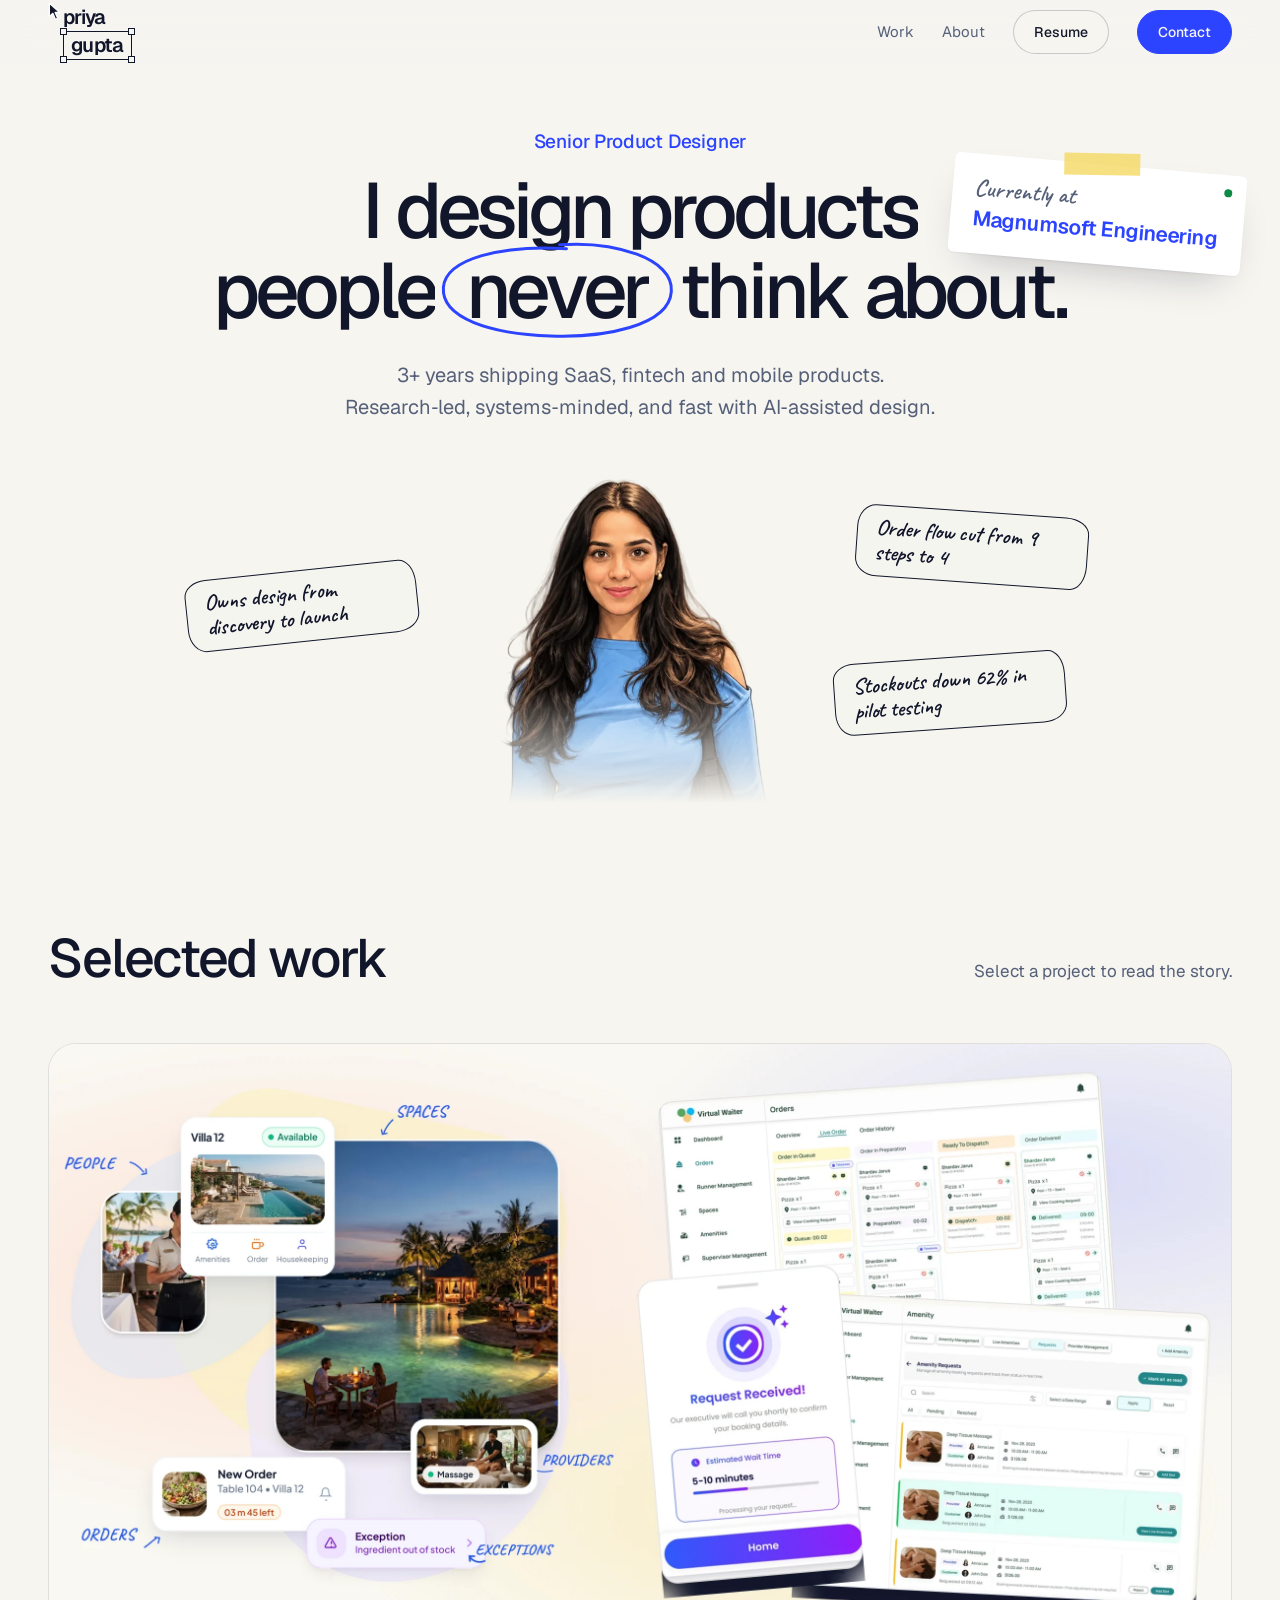
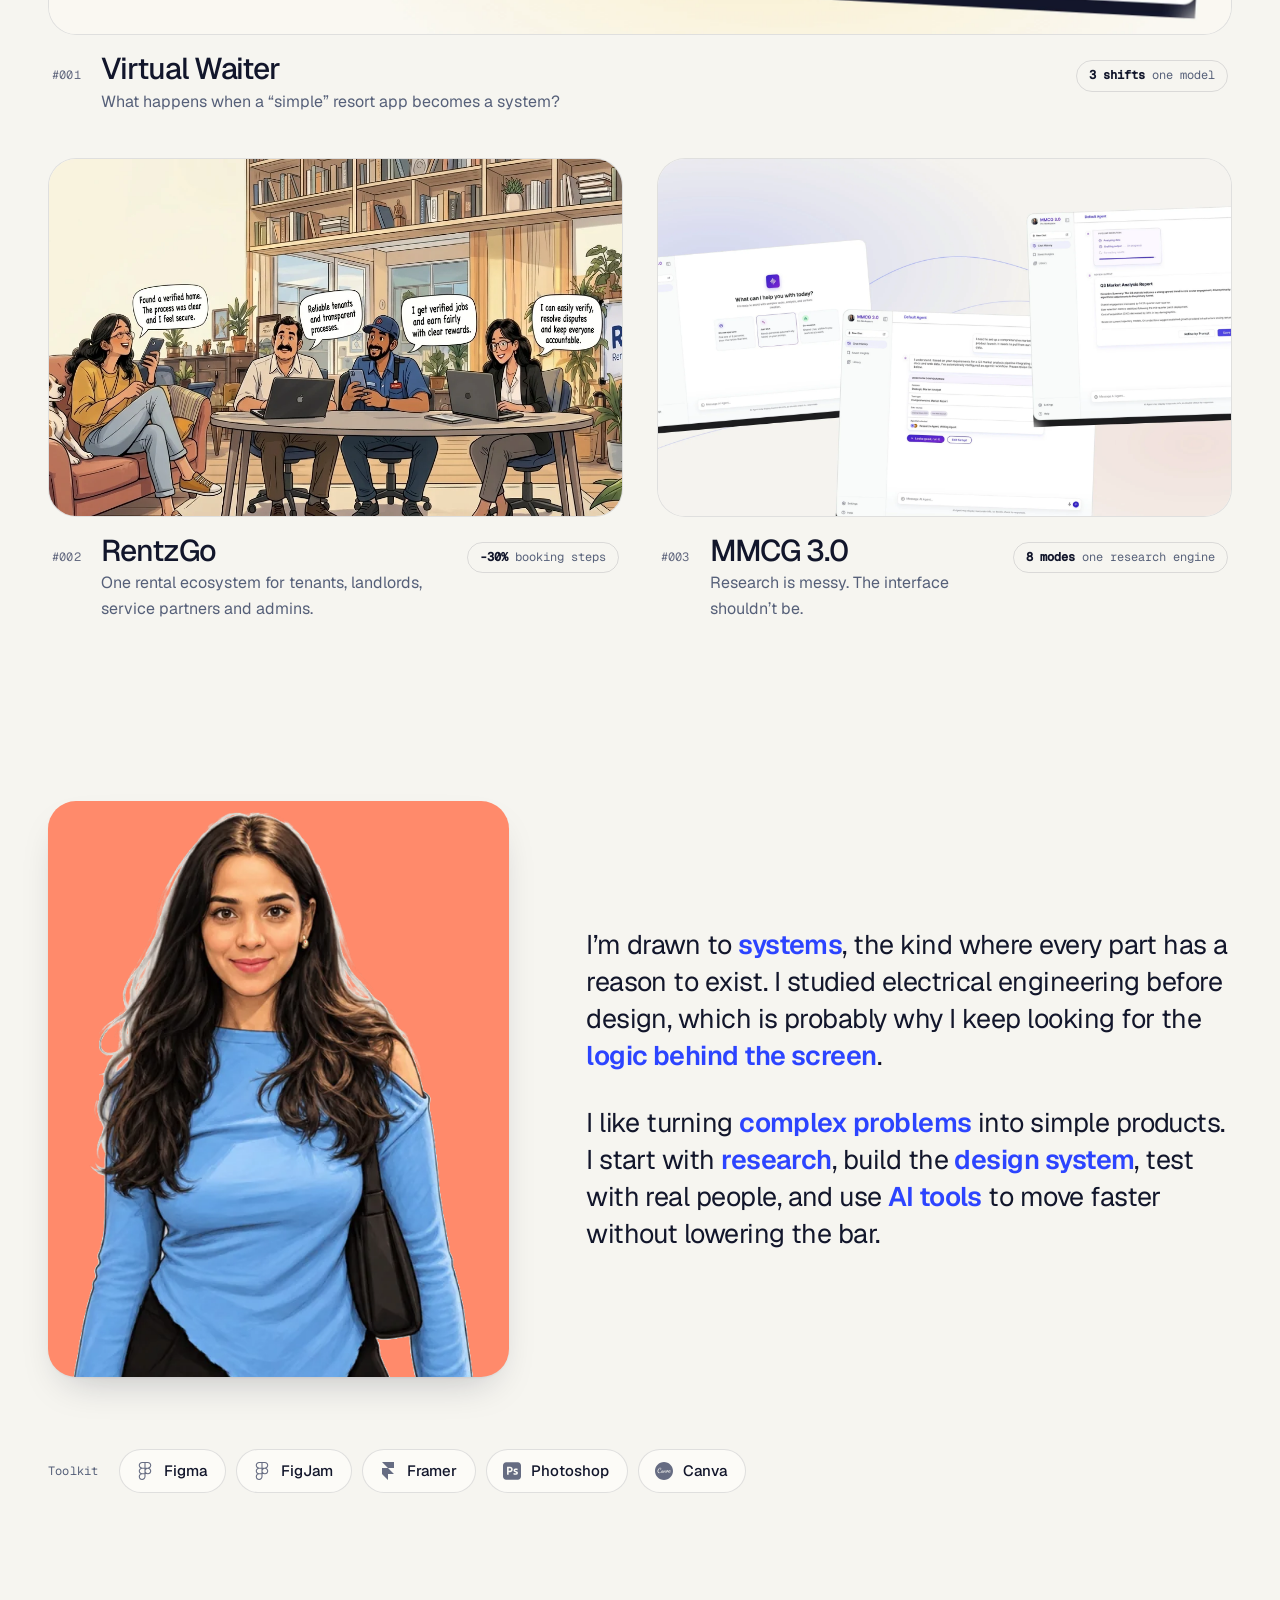
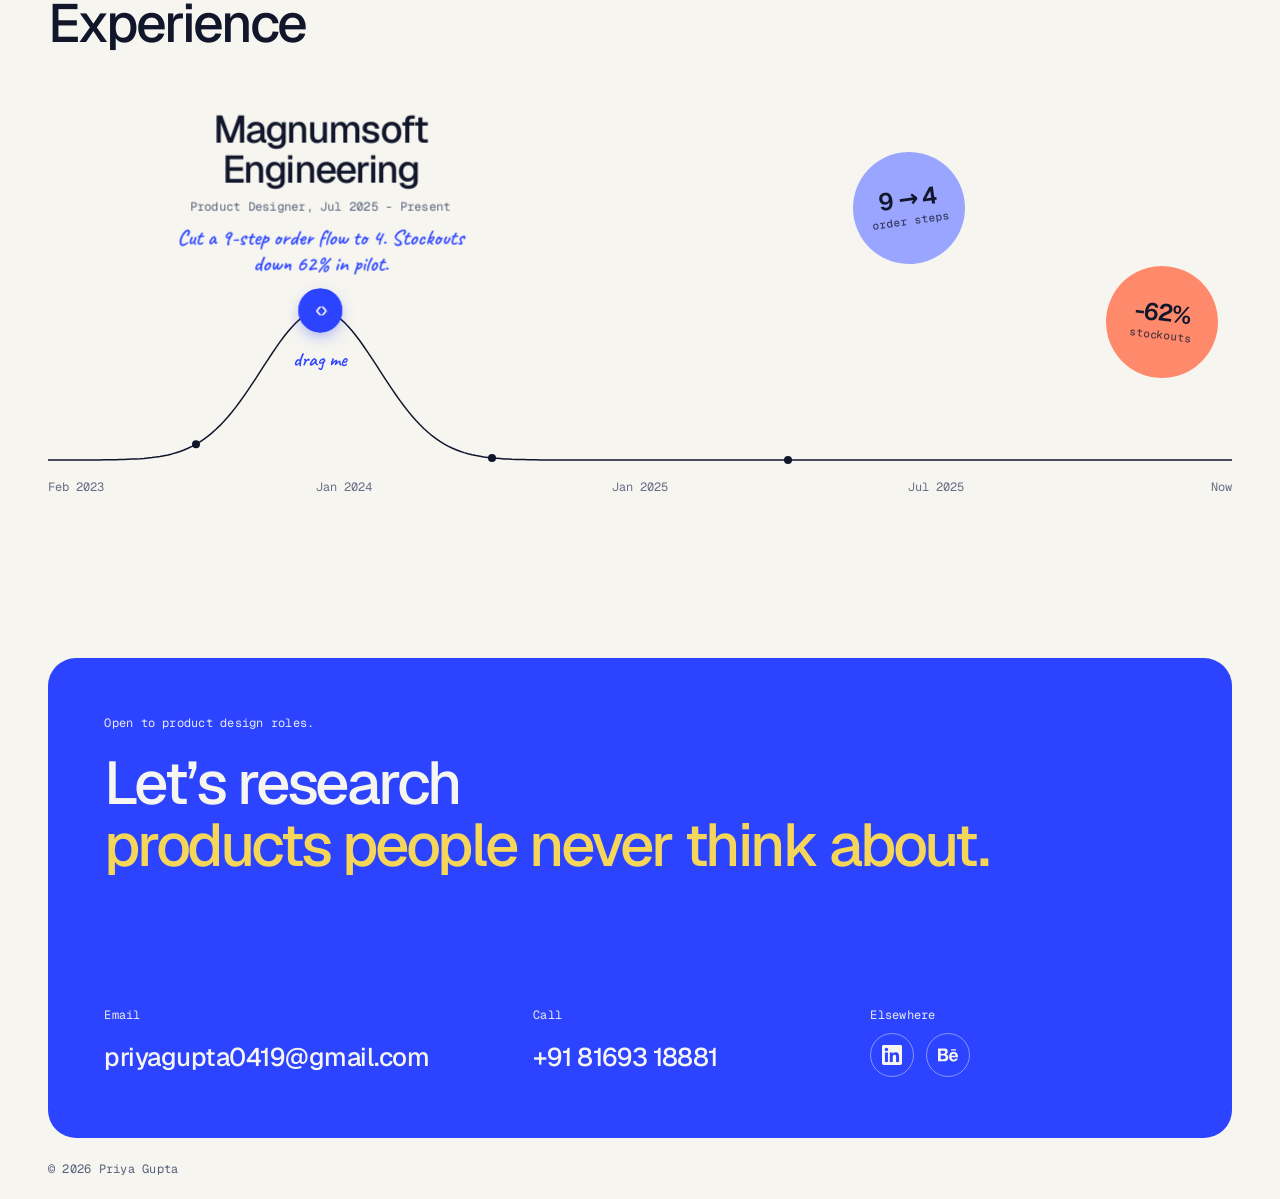
==== index.html @ f156a146 "Portfolio site: home, three case studies, deploy workflow" ====
<!doctype html>
<html lang="en">
<head>
<meta charset="utf-8">
<meta name="viewport" content="width=device-width, initial-scale=1">
<title>Priya Gupta | Senior Product Designer</title>
<meta name="description" content="Priya Gupta is a senior product designer working on SaaS, fintech and mobile products, with AI-native workflows and design systems.">
<meta name="theme-color" content="#f6f5f0">
<meta property="og:type" content="website">
<meta property="og:title" content="Priya Gupta | Senior Product Designer">
<meta property="og:description" content="Senior product designer working on SaaS, fintech and mobile products, with AI-native workflows and design systems.">
<link rel="icon" href="data:image/svg+xml,%3Csvg xmlns='http://www.w3.org/2000/svg' viewBox='0 0 32 32'%3E%3Crect width='32' height='32' rx='9' fill='%232c44ff'/%3E%3Ctext x='16' y='23' font-family='Arial' font-weight='700' font-size='20' text-anchor='middle' fill='%23f6f5f0'%3EP%3C/text%3E%3C/svg%3E">
<link rel="preload" href="assets/fonts/geist-latin.woff2" as="font" type="font/woff2" crossorigin>
<link rel="preload" href="assets/fonts/caveat-latin.woff2" as="font" type="font/woff2" crossorigin>
<link rel="stylesheet" href="css/fonts.css">
<link rel="stylesheet" href="css/style.css">
</head>
<body>
<a class="skip" href="#main">Skip to content</a>
<noscript><div class="nojs"><h1>Priya Gupta, Senior Product Designer</h1><p>3+ years shipping SaaS, fintech and mobile products. Research-led, systems-minded, and fast with AI-assisted design.</p><p><a href="mailto:priyagupta0419@gmail.com">priyagupta0419@gmail.com</a> &middot; <a href="assets/Priya_Gupta_Resume.pdf">Resume (PDF)</a> &middot; <a href="https://linkedin.com/in/priya-gupta-95589819b">LinkedIn</a> &middot; <a href="https://behance.net/priyagupta152">Behance</a></p></div></noscript>
<nav id="nav" aria-label="Main"></nav>
<main id="main">
<section class="hero" id="hero" aria-label="Introduction"></section>
<section id="work"><div class="wrap">
  <div class="work-head"><h2 id="work-title"></h2><p class="muted" id="work-hint"></p></div>
  <div class="pgrid" id="deck"></div>
</div></section>
<section id="about"></section>
<section id="exp" style="padding-top:0"></section>
</main>
<footer id="footer"></footer>
<script src="js/content.js"></script>
<script src="js/icons.js"></script>
<script src="js/main.js"></script>
<script src="js/home.js"></script>
<script src="js/timeline.js"></script>
<script src="js/grid.js"></script>
<script src="js/fx.js"></script>
<script src="js/cursor-label.js"></script>
</body>
</html>
---- css/fonts.css ----
/* Self-hosted fonts (SIL Open Font License). Latin subset, variable weights. */
@font-face { font-family: "Geist"; font-style: normal; font-weight: 400 600; font-display: swap; src: url("../assets/fonts/geist-latin.woff2") format("woff2"); }
@font-face { font-family: "Geist Mono"; font-style: normal; font-weight: 400 500; font-display: swap; src: url("../assets/fonts/geist-mono-latin.woff2") format("woff2"); }
@font-face { font-family: "Caveat"; font-style: normal; font-weight: 600; font-display: swap; src: url("../assets/fonts/caveat-latin.woff2") format("woff2"); }
---- css/style.css ----
/* Tokens. One brand colour (--accent), four project tints, one radius system:
   pills are fully round, cards and images use --r. Palette options A/B/C override tokens below. */
:root {
  --bg: #f6f5f0;
  --surface: #fcfbf7;
  --ink: #12162b;
  --ink-rgb: 18 22 43;
  --muted: #566079;
  --faint: #666c82;
  --line: rgb(var(--ink-rgb) / .12);
  --accent: #2c44ff;
  --on-accent: #f6f5f0;
  --on-ink: #f6f5f0;
  --live: #0f8a45;
  --c-coral: #ff8a6b;
  --c-mint: #7fd8a9;
  --c-butter: #f5d658;
  --c-periwinkle: #9aa5ff;

  /* palette-controlled roles */
  --hero-bg: transparent;
  --hero-tone: var(--accent);
  --ph-a: 22%;
  --ph-b: 34%;
  --foot-bg: transparent;
  --foot-ink: var(--ink);
  --foot-muted: var(--muted);
  --foot-hover: var(--accent);

  --sans: "Geist", system-ui, -apple-system, sans-serif;
  --mono: "Geist Mono", ui-monospace, monospace;
  --r: 14px;
  --r-lg: 28px;
  --ease: cubic-bezier(.22, 1, .36, 1);
  --ease-io: cubic-bezier(.77, 0, .175, 1);
  --edge: clamp(20px, 4vw, 48px);
  --max: 1376px; /* 1280px of content plus the side padding */
  --shadow: 0 1px 2px rgb(var(--ink-rgb) / .05), 0 18px 40px -18px rgb(var(--ink-rgb) / .28);
  color-scheme: light;
}

* { box-sizing: border-box; margin: 0; }
html { scroll-behavior: smooth; overflow-x: clip; -webkit-tap-highlight-color: transparent; -webkit-text-size-adjust: 100%; }
body { background: var(--bg); color: var(--ink); font: 400 17px/1.6 var(--sans); font-feature-settings: "kern" 1; text-rendering: optimizeLegibility; -webkit-font-smoothing: antialiased; overflow-x: clip; }
button, a, [role="button"] { touch-action: manipulation; }
.btn, .float { user-select: none; -webkit-user-select: none; -webkit-touch-callout: none; }
p, .about-text, .note, .step p { text-wrap: pretty; }
h1, h2, h3 { hyphens: none; }
a { color: inherit; }
img { display: block; max-width: 100%; }
::selection { background: var(--accent); color: var(--on-accent); }
:focus-visible { outline: 2px solid var(--accent); outline-offset: 3px; border-radius: 4px; }
.sr { position: absolute; width: 1px; height: 1px; overflow: hidden; clip: rect(0 0 0 0); white-space: nowrap; }
.nojs { max-width: 640px; margin: 15vh auto; padding: 0 24px; }
.nojs h1 { font-size: 40px; margin-bottom: 16px; }
.nojs p { margin-top: 12px; }
.skip { position: absolute; left: 12px; top: -64px; z-index: 100; background: var(--ink); color: var(--bg); padding: 10px 16px; border-radius: 99px; text-decoration: none; font-size: 14px; }
.skip:focus { top: 12px; }
.wrap { padding-inline: var(--edge); max-width: var(--max); margin-inline: auto; }
.mono { font-family: var(--mono); font-size: 12px; letter-spacing: .02em; color: var(--muted); }
section, footer { scroll-margin-top: 64px; }
section { padding-block: clamp(72px, 10vw, 144px); }
h1, h2, h3 { font-weight: 500; letter-spacing: -.035em; line-height: 1.04; text-wrap: balance; overflow-wrap: anywhere; }
h2 { font-size: clamp(30px, 4.2vw, 56px); }
.muted { color: var(--muted); }

/* buttons */
.btn { display: inline-flex; align-items: center; gap: 8px; height: 46px; padding-inline: 22px; border-radius: 99px; font: 500 15px var(--sans); text-decoration: none; border: 1px solid rgb(var(--ink-rgb) / .2); background: transparent; color: var(--ink); cursor: pointer; transition: transform .3s var(--ease), background .3s, color .3s; }
@media (hover: hover) and (pointer: fine) {
  .btn:hover { transform: translateY(-2px); background: var(--surface); }
}
.btn.solid { background: var(--accent); color: var(--on-accent); border-color: var(--accent); }
@media (hover: hover) and (pointer: fine) {
  .btn.solid:hover { background: var(--accent); filter: brightness(1.08); }
}
.btn:active { transform: scale(.98); }
.link { text-decoration: none; background: linear-gradient(currentColor, currentColor) 0 100% / 100% 1px no-repeat; transition: background-size .35s var(--ease), color .2s; padding-bottom: 2px; }
@media (hover: hover) and (pointer: fine) {
  .link:hover { background-size: 0 1px; background-position: 100% 100%; }
}

/* nav */
nav { position: sticky; top: 0; z-index: 20; background: color-mix(in srgb, var(--bg) 82%, transparent); backdrop-filter: blur(14px); -webkit-backdrop-filter: blur(14px); }
nav .wrap { display: flex; justify-content: space-between; align-items: center; height: 64px; }
nav ul { display: flex; align-items: center; gap: 28px; list-style: none; padding: 0; font-size: 15px; }
nav ul a { text-decoration: none; color: var(--muted); transition: color .2s; }
@media (hover: hover) and (pointer: fine) {
  nav ul a:hover { color: var(--ink); }
}
nav ul a[aria-current] { color: var(--accent); }
nav ul a.btn { color: var(--ink); height: 44px; padding-inline: 20px; font-size: 14px; }
nav ul a.btn.solid { color: var(--on-accent); }

/* nav: two small playful reveals, desktop hover only */
.brand { position: relative; }
nav .logo { position: relative; display: inline-flex; flex-direction: column; align-items: flex-start; gap: 4px; padding: 5px 6px 3px 15px; font-weight: 700; font-size: 20px; line-height: 1; letter-spacing: -.035em; text-decoration: none; }
.logo .cur { position: absolute; left: 0; top: 0; width: 14px; height: 19px; color: var(--ink); transition: transform .25s var(--ease); }
.logo .l2 { position: relative; display: inline-block; padding: 4px 8px 5px; margin-left: 0; }
.logo .fr { position: absolute; inset: 0; border: 1px solid var(--ink); transition: transform .25s var(--ease); pointer-events: none; }
.fr b { position: absolute; width: 7px; height: 7px; background: var(--bg); border: 1px solid var(--ink); }
.fr b:nth-child(1) { left: -4px; top: -4px; } .fr b:nth-child(2) { right: -4px; top: -4px; }
.fr b:nth-child(3) { left: -4px; bottom: -4px; } .fr b:nth-child(4) { right: -4px; bottom: -4px; }
.meet { position: absolute; left: 0; top: calc(100% + 6px); display: flex; align-items: center; gap: 10px; padding: 8px 18px 8px 8px; background: var(--surface); border: 1px solid var(--line); border-radius: 99px; box-shadow: var(--shadow); white-space: nowrap; text-decoration: none; font-size: 14px; font-weight: 500; line-height: 1.25; opacity: 0; visibility: hidden; transform: translateY(-6px) scale(.97); transform-origin: left top; transition: opacity .15s var(--ease), transform .2s var(--ease), visibility 0s .2s; }
.meet::before { content: ""; position: absolute; left: 0; right: 0; top: -14px; height: 14px; }
.meet small { display: block; font-weight: 400; font-size: 12px; color: var(--muted); }
.meet img { width: 34px; height: 34px; border-radius: 50%; object-fit: cover; object-position: 50% 6%; background: var(--c-coral); }
nav ul li.rs { position: relative; }
nav ul li.rs .btn { background: var(--bg); }
.stk-cap { transform-origin: right top; position: absolute; right: 0; top: calc(100% + 10px); display: flex; align-items: center; gap: 12px; padding: 8px 16px 8px 10px; background: var(--surface); border: 1px solid var(--line); border-radius: 99px; box-shadow: var(--shadow); font-size: 13px; color: var(--muted); white-space: nowrap; opacity: 0; visibility: hidden; transform: translateY(-8px); pointer-events: none; transition: opacity .15s var(--ease), transform .2s var(--ease), visibility 0s .2s; }
.stk-cap::before { content: ""; position: absolute; left: 0; right: 0; top: -12px; height: 12px; }
.stk { display: flex; }
.stk i { width: 30px; height: 30px; margin-left: -8px; display: grid; place-items: center; border-radius: 9px; border: 1.5px solid var(--ink); font: 600 13px var(--sans); font-style: normal; color: var(--ink); opacity: 0; transform: translateY(-18px) scale(.7) rotate(0); transition: transform .3s var(--ease) calc(var(--k) * 40ms), opacity .2s ease calc(var(--k) * 40ms); }
.stk i:first-child { margin-left: 0; }
.stk i:nth-child(1) { background: var(--c-coral); } .stk i:nth-child(2) { background: var(--c-mint); }
.stk i:nth-child(3) { background: var(--c-butter); } .stk i:nth-child(4) { background: var(--c-periwinkle); }
@media (hover: hover) and (pointer: fine) {
  .brand:hover .fr, .brand:focus-within .fr { transform: rotate(-4deg) scale(1.06); }
  .brand:hover .cur, .brand:focus-within .cur { transform: translate(-3px, -3px) rotate(-10deg); }
  .brand:hover .meet, .brand:focus-within .meet { opacity: 1; visibility: visible; transform: none; transition: opacity .15s var(--ease), transform .2s var(--ease), visibility 0s; }
  .rs:hover .stk-cap, .rs:focus-within .stk-cap { opacity: 1; visibility: visible; transform: none; transition: opacity .15s var(--ease), transform .2s var(--ease), visibility 0s; }
  .rs:hover .stk i, .rs:focus-within .stk i { opacity: 1; transform: rotate(calc((var(--k) - 1.5) * 6deg)); }
}
@media (hover: none), (max-width: 860px) { .meet, .stk-cap { display: none; } }
@media (prefers-reduced-motion: reduce) { .logo .fr, .logo .cur, .meet, .stk i, .stk-cap { transition: none; } }

/* hero: kicker, headline with a hand-drawn ring, sub, text link, then the portrait with notes */
.hero { position: relative; isolation: isolate; background: var(--hero-bg); text-align: center; padding-top: clamp(40px, 7vh, 72px); overflow: clip; --fs: clamp(38px, 6.1vw, 92px); --hw: calc(var(--fs) * 5.5); }
.grid-cv { position: absolute; inset: 0; width: 100%; height: 100%; z-index: -1; pointer-events: none; }
.kicker { font-size: clamp(16px, 1.5vw, 19px); font-weight: 500; color: var(--accent); letter-spacing: -.01em; }
.hero h1 { font-size: var(--fs); letter-spacing: -.055em; line-height: 1.02; margin: 14px auto 0; max-width: 14.5em; }
.hero h1 .w { display: inline-block; overflow: hidden; vertical-align: top; padding-bottom: .12em; margin-bottom: -.12em; }
.hero h1 .w > span { display: inline-block; transform: translateY(112%); animation: rise 1s var(--ease) forwards; animation-delay: calc(.2s + var(--i) * 70ms); }
.ring { position: relative; display: inline-block; padding-inline: .06em; margin-inline: .14em; }
.ring-svg { position: absolute; left: -15%; top: -17%; width: 130%; height: 134%; overflow: visible; pointer-events: none; }
.ring-svg path { fill: none; stroke: var(--accent); stroke-width: 3; stroke-linecap: round; stroke-linejoin: round; stroke-dasharray: 1.3 1.3; stroke-dashoffset: 1.3; animation: draw 1s var(--ease) 1.45s forwards; }
.ring-svg { animation: nudge .8s var(--ease) 2.7s; transition: opacity .15s var(--ease); }
@keyframes nudge { 40% { transform: translate(7px, -4px) rotate(2.5deg); } }
.sel-fr { position: absolute; left: -6px; right: -6px; top: -2px; bottom: -4px; border: 1.5px solid var(--accent); background: color-mix(in srgb, var(--accent) 7%, transparent); opacity: 0; transform: scale(.97); transition: opacity .15s var(--ease), transform .25s var(--ease); pointer-events: none; }
.sel-fr b { position: absolute; width: 9px; height: 9px; background: #fff; border: 1.5px solid var(--accent); border-radius: 2px; }
.sel-fr b:nth-child(1) { left: -5px; top: -5px; } .sel-fr b:nth-child(2) { right: -5px; top: -5px; }
.sel-fr b:nth-child(3) { left: -5px; bottom: -5px; } .sel-fr b:nth-child(4) { right: -5px; bottom: -5px; }
.cur2 { position: absolute; right: -44px; bottom: -36px; z-index: 3; display: flex; align-items: flex-start; color: var(--accent); opacity: 0; transform: translate(-18px, -14px); transition: opacity .15s var(--ease), transform .3s var(--ease); pointer-events: none; }
.cur2 span { margin: 16px 0 0 -3px; background: var(--accent); color: var(--on-accent); font: 500 13px/1 var(--sans); letter-spacing: 0; padding: 6px 10px; border-radius: 99px; }
@media (hover: hover) and (pointer: fine) {
  .ring:hover .ring-svg { opacity: 0; }
  .ring:hover .sel-fr, .ring:hover .cur2 { opacity: 1; transform: none; }
}
.hero .now { margin-top: 18px; }
.now .tag { display: inline-flex; align-items: center; gap: 10px; height: 34px; padding-inline: 14px; border: 1px solid var(--line); border-radius: 99px; font-size: 14px; color: var(--muted); background: var(--surface); }
.now .tag i { width: 8px; height: 8px; border-radius: 50%; background: var(--live); flex: none; }
.now .tag b { font-weight: 500; color: var(--ink); }
/* wide screens: the status becomes a taped paper sticker, mirroring the portrait sticker on the left */
@media (min-width: 1241px) {
  .hero .now { position: absolute; left: calc(50% + var(--hw) * .62 + clamp(34px, 3.5vw, 60px)); top: 100px; margin: 0; z-index: 2; }
  .now .tag { position: relative; flex-direction: column; align-items: flex-start; gap: 2px; height: auto; padding: 22px 26px 18px 22px; border: 0; border-radius: 6px; background: #fff; box-shadow: var(--shadow); transform: rotate(5deg); transition: transform .25s var(--ease); }
  .now .tag::before { content: ""; position: absolute; left: 50%; top: -11px; width: 76px; height: 22px; margin-left: -38px; background: color-mix(in srgb, var(--c-butter) 75%, transparent); transform: rotate(-4deg); }
  .now .tag i { position: absolute; top: 14px; right: 14px; }
  .now .l { font: 600 24px/1 "Caveat", "Segoe Print", cursive; color: var(--muted); }
  .now .tag b { font-size: 21px; font-weight: 600; letter-spacing: -.025em; color: var(--accent); }
}
@media (min-width: 1241px) and (hover: hover) and (pointer: fine) { .now .tag:hover { transform: rotate(3deg) scale(1.04); } }
@media (min-width: 1241px) and (prefers-reduced-motion: reduce) { .now .tag { transition: none; } }
.hero .sub { text-wrap: balance; max-width: 46ch; margin: 28px auto 0; color: var(--muted); font-size: clamp(17px, 1.6vw, 20px); }

.stage { position: relative; width: min(100%, 1080px); height: clamp(300px, 26vw, 370px); margin: clamp(28px, 4vw, 48px) auto 0; }
.fig-clip { position: absolute; left: 50%; top: 0; bottom: 0; width: min(100%, 340px); transform: translateX(-50%); overflow: hidden; -webkit-mask-image: linear-gradient(#000 66%, transparent 100%); mask-image: linear-gradient(#000 66%, transparent 100%); }
.figure { position: absolute; left: 50%; top: 0; width: 100%; height: auto; max-width: none; transform: translate(calc(-50% + var(--fx, 0px)), var(--fy, 0px)); opacity: 0; animation: figure 1s var(--ease) 1.05s forwards; }
.fig-note { position: absolute; right: calc(50% + 150px); top: 16%; width: 11em; text-align: right; font-size: 14px; line-height: 1.3; color: var(--muted); opacity: 0; transform: translateY(-4px); transition: opacity .15s var(--ease), transform .2s var(--ease); pointer-events: none; z-index: 2; }
@media (hover: hover) and (pointer: fine) { .fig-clip:hover + .fig-note { opacity: 1; transform: none; } }
@media (hover: none) { .fig-note { display: none; } }
@media (prefers-reduced-motion: reduce) { .fig-note { transition: none; } }
.stage.no-photo .figure { display: none; }
.stage.no-photo::after { content: "Add your portrait at assets/priya.webp"; position: absolute; left: 50%; top: 40%; transform: translateX(-50%); font: 13px var(--mono); color: var(--faint); border: 1px dashed var(--line); border-radius: var(--r); padding: 40px 30px; }

.hnote { position: absolute; z-index: 2; max-width: 14.5rem; }
.hnote .pop { opacity: 0; transform: translateY(18px) scale(.94) rotate(calc(var(--rot) - 5deg)); animation: pop .9s var(--ease) var(--d) forwards; }
.hnote .bob { animation: bob var(--b, 7s) ease-in-out calc(var(--d) + 1s) infinite; }
.hnote span { display: block; font: 600 clamp(17px, 1.75vw, 24px)/1.1 "Caveat", "Segoe Print", cursive; letter-spacing: 0; text-align: left; color: var(--ink); padding: 10px 18px 11px; border: 1.5px solid var(--ink); border-radius: 18px 24px 16px 22px / 22px 16px 24px 18px; background: color-mix(in srgb, var(--bg) 70%, transparent); transform: rotate(var(--rot)); }
.hnote:nth-of-type(even) span { border-radius: 22px 16px 24px 18px / 16px 24px 18px 22px; }

.fade { opacity: 0; transform: translateY(10px); animation: fade .9s var(--ease) forwards; animation-delay: var(--d, 0s); }
@keyframes rise { to { transform: none; } }
@keyframes fade { to { opacity: 1; transform: none; } }
@keyframes draw { to { stroke-dashoffset: 0; } }
@keyframes figure { from { opacity: 0; clip-path: inset(14% 0 0 0); } to { opacity: 1; clip-path: inset(0); } }
@keyframes pop { to { opacity: 1; transform: rotate(0deg); } }
@keyframes bob { 0%, 100% { transform: translateY(0); } 50% { transform: translateY(-3px); } }
.hero.off .bob { animation-play-state: paused; }

/* work deck */
.work-head { display: flex; justify-content: space-between; align-items: baseline; gap: 20px; flex-wrap: wrap; margin-bottom: 56px; }
.pgrid { display: grid; grid-template-columns: repeat(2, minmax(0, 1fr)); gap: clamp(28px, 3.4vw, 48px) clamp(20px, 2.6vw, 36px); }
.pcard { display: block; color: inherit; text-decoration: none; outline-offset: 8px; -webkit-tap-highlight-color: transparent; }
.pcard.feat { grid-column: 1 / -1; }
.pc-img { position: relative; aspect-ratio: 16 / 10; overflow: hidden; border-radius: var(--r-lg); border: 1px solid var(--line); background: var(--surface); }
.pcard.feat .pc-img { aspect-ratio: 2 / 1; }
.pc-img img, .pc-img .ph { width: 100%; height: 100%; object-fit: cover; }
.pc-img img { transition: transform .45s var(--ease); }
.ph { display: grid; place-items: center; background: repeating-linear-gradient(135deg, color-mix(in srgb, var(--ink) var(--ph-a), var(--bg)) 0 14px, color-mix(in srgb, var(--ink) var(--ph-b), var(--bg)) 14px 28px); color: color-mix(in srgb, var(--ink) 55%, transparent); }
.pc-meta { display: grid; grid-template-columns: auto minmax(0, 1fr) auto; gap: 8px 20px; align-items: baseline; padding: 18px 4px 0; }
.pc-meta .num { color: var(--faint); font-variant-numeric: tabular-nums; }
.pc-meta h3 { font-size: clamp(22px, 2.4vw, 30px); letter-spacing: -.035em; }
.pc-meta p { margin-top: 4px; color: var(--muted); font-size: 16px; }
.chip2 { white-space: nowrap; font-family: var(--mono); font-size: 12px; color: var(--muted); border: 1px solid var(--line); border-radius: 99px; padding: 5px 12px; }
.chip2 b { color: var(--ink); font-weight: 600; }
/* hover: the result slides up over the cover */
.more { position: absolute; inset: 0; z-index: 2; display: flex; flex-direction: column; justify-content: flex-end; gap: 4px; padding: clamp(20px, 2.6vw, 36px); background: linear-gradient(to top, rgb(var(--ink-rgb) / .94) 55%, rgb(var(--ink-rgb) / .62)); color: var(--on-ink); opacity: 0; transform: translateY(14px); transition: opacity .2s var(--ease), transform .3s var(--ease); pointer-events: none; }
.more .mono { color: rgb(246 245 240 / .75); }
.more .big { font-size: clamp(56px, 7vw, 104px); font-weight: 500; letter-spacing: -.055em; line-height: .95; margin-top: 6px; font-variant-numeric: tabular-nums; }
.more .lbl { font-size: clamp(15px, 1.5vw, 19px); line-height: 1.3; color: rgb(246 245 240 / .9); max-width: 24em; }
.more .role { font-size: 14px; color: rgb(246 245 240 / .72); margin-top: 6px; }
.more .rd { display: none; margin-top: 12px; font-weight: 500; font-size: 16px; color: #fff; }
.pcard:focus-visible .rd { display: block; }
.pcard:focus-visible .more { opacity: 1; transform: none; }
@media (hover: hover) and (pointer: fine) {
  .pcard:hover .more { opacity: 1; transform: none; }
  .pcard:hover .pc-img img { transform: scale(1.04); }
  .pcard:hover h3 { color: var(--accent); }
}
#work { padding-top: 0; padding-bottom: clamp(24px, 4vw, 56px); }

/* about */
#about { padding-block: clamp(72px, 10vw, 128px) clamp(64px, 8vw, 112px); }
#exp { padding-top: 0; padding-bottom: clamp(64px, 8vw, 112px); }
.about { display: grid; grid-template-columns: minmax(0, 5fr) minmax(0, 7fr); gap: clamp(32px, 6vw, 96px); align-items: center; }
.photo { position: relative; aspect-ratio: 4 / 5; border-radius: var(--r-lg); overflow: hidden; background: var(--c-coral); box-shadow: var(--shadow); }
.photo img { width: 100%; height: 100%; object-fit: cover; object-position: 50% 0; }
.photo .ph-label { display: none; }
.photo.no-photo img { display: none; }
.photo.no-photo { display: grid; place-items: center; text-align: center; padding: 24px; background: repeating-linear-gradient(135deg, color-mix(in srgb, var(--c-coral) 28%, var(--bg)) 0 14px, color-mix(in srgb, var(--c-coral) 40%, var(--bg)) 14px 28px); }
.photo.no-photo .ph-label { display: block; color: color-mix(in srgb, var(--ink) 60%, transparent); }
.about-text { font-size: clamp(20px, 2.1vw, 28px); font-weight: 400; letter-spacing: -.02em; line-height: 1.38; max-width: 30em; }
.about-text p + p { margin-top: 1.1em; }
.about-text .hl { color: var(--accent); font-weight: 600; }
.toolkit { display: flex; align-items: center; gap: 20px; flex-wrap: wrap; margin-top: clamp(40px, 6vw, 72px); }
.toolkit ul { display: flex; flex-wrap: wrap; gap: 10px; list-style: none; padding: 0; }
.toolkit .tool { display: flex; align-items: center; gap: 10px; height: 44px; padding-inline: 16px 18px; border: 1px solid var(--line); border-radius: 99px; background: var(--surface); font-size: 15px; font-weight: 500; transition: border-color .2s var(--ease), transform .25s var(--ease); }
.toolkit .tool svg { width: 18px; height: 18px; fill: var(--faint); flex: none; transition: fill .25s; }

/* experience: compact rows. Company, a one-line result, then role and dates. */
.xp { list-style: none; padding: 0; margin-top: 32px; border-top: 1px solid var(--line); }
.xp li { position: relative; isolation: isolate; display: grid; grid-template-columns: minmax(0, 1.15fr) minmax(0, 1.25fr) minmax(0, 1fr); gap: 6px 28px; align-items: center; padding: 22px 20px; border-bottom: 1px solid var(--line); }
.xp li::before { content: ""; position: absolute; inset: 0; z-index: -1; background: color-mix(in srgb, var(--accent) 7%, var(--bg)); opacity: 0; transition: opacity .2s var(--ease); }
.xp h3 { font-size: clamp(22px, 2.4vw, 32px); letter-spacing: -.04em; line-height: 1.05; overflow-wrap: anywhere; }
.xp .res { color: var(--muted); font-size: 15px; line-height: 1.4; }
.xp .xmeta { text-align: right; }
.xp .xmeta b { display: block; font-weight: 500; font-size: 15px; letter-spacing: -.01em; }
.xp .xmeta .mono { display: block; margin-top: 2px; font-variant-numeric: tabular-nums; }
@media (hover: hover) and (pointer: fine) { .xp li:hover::before { opacity: 1; } }
@media (max-width: 860px) { .xp li { grid-template-columns: minmax(0, 1fr); padding: 18px 12px; } .xp .xmeta { text-align: left; } }
@media (prefers-reduced-motion: reduce) { .xp li::before { transition: none; } }

/* footer: a cobalt panel; one word of the headline cycles */
footer { padding-block: clamp(24px, 3.5vw, 40px) 20px; }
.panel { display: flex; flex-direction: column; min-height: 480px; background: var(--accent); color: var(--on-accent); border-radius: var(--r-lg); padding: clamp(28px, 4.4vw, 60px); }
.panel .mono { color: rgb(246 245 240 / .94); }
.cta-h { font-size: clamp(30px, 4.7vw, 68px); letter-spacing: -.05em; line-height: 1.04; margin-top: 18px; }
.cta-h .l1, .cta-h .l2 { display: block; }
.cta-h .l2 { color: var(--c-butter); }
.cyc { display: inline-grid; vertical-align: top; }
.cw { grid-area: 1 / 1; opacity: 0; }
.cw.is { opacity: 1; }
.cw.in { animation: wIn .75s var(--ease) forwards; }
.cw.out { animation: wOut .6s var(--ease) forwards; }
@keyframes wIn { from { opacity: 0; transform: translateY(.3em); filter: blur(8px); } to { opacity: 1; transform: none; filter: blur(0); } }
@keyframes wOut { from { opacity: 1; transform: none; filter: blur(0); } to { opacity: 0; transform: translateY(-.3em); filter: blur(8px); } }
.cols { display: grid; grid-template-columns: 1.3fr 1fr 1fr; gap: 32px; margin-top: auto; padding-top: 32px; }
.cols .mono { display: block; margin-bottom: 8px; }
.cols .big { display: inline-block; font-size: clamp(18px, 2vw, 26px); font-weight: 500; letter-spacing: -.02em; text-decoration: none; overflow-wrap: anywhere; padding-block: 4px; transition: opacity .25s; }
.soc { display: flex; flex-wrap: wrap; gap: 4px 22px; }
.soc a { display: inline-flex; align-items: center; gap: 8px; padding-block: 8px; font-size: 16px; }
.soc svg { width: 18px; height: 18px; fill: currentColor; flex: none; }
.copy { margin-top: 22px; }
@media (hover: hover) and (pointer: fine) { .cols .big:hover { opacity: .75; } }

/* reveal: used sparingly (about, case overview) */
.rv { opacity: 0; transform: translateY(24px); transition: opacity .5s var(--ease), transform .5s var(--ease); }
.rv.in { opacity: 1; transform: none; }

/* case study */
.cs-hero { padding-top: clamp(32px, 6vw, 72px); padding-bottom: clamp(40px, 5vw, 64px); }
.cs-hero h1 { font-size: clamp(44px, 8vw, 120px); letter-spacing: -.05em; margin-top: 28px; }
.cs-hero .lede { font-size: clamp(19px, 2vw, 26px); color: color-mix(in srgb, var(--ink) 82%, transparent); margin-top: 20px; max-width: 28em; line-height: 1.35; }
.cs-hero .mono { color: color-mix(in srgb, var(--ink) 72%, transparent); }
.cs-cover { aspect-ratio: 16 / 8; border-radius: var(--r); overflow: hidden; margin-top: 48px; border: 1px solid var(--line); background: var(--bg); }
.cs-cover .ph, .cs-cover img { width: 100%; height: 100%; }
.cs-cover img { object-fit: contain; }
.cs-meta { display: grid; grid-template-columns: repeat(4, minmax(0, 1fr)); gap: 24px; margin-top: 40px; padding-top: 24px; border-top: 1px solid rgb(var(--ink-rgb) / .2); }
.cs-meta b { display: block; font-weight: 500; margin-top: 4px; font-size: 16px; }
.overview { display: grid; grid-template-columns: minmax(0, 1fr) minmax(0, 1.1fr); gap: clamp(32px, 6vw, 96px); align-items: start; }
.overview .out { font-size: clamp(26px, 3vw, 42px); letter-spacing: -.04em; line-height: 1.12; font-weight: 500; }
.overview .out .mono { display: block; margin-bottom: 14px; letter-spacing: 0; font-size: 13px; }
.overview .pair { display: grid; gap: 36px; }
.overview .pair p { margin-top: 8px; font-size: 18px; }
.steps { margin-top: 56px; display: grid; gap: 0; }
.step { display: grid; grid-template-columns: 70px minmax(0, 1fr) minmax(0, 1.25fr); gap: 28px; align-items: start; padding-block: 36px; border-top: 1px solid var(--line); }
.step .n { font-family: var(--mono); color: var(--muted); font-size: 14px; padding-top: 6px; }
.step h3 { font-size: 28px; }
.step p { margin-top: 10px; color: var(--muted); max-width: 34em; }
.step .img { aspect-ratio: 16 / 10; border-radius: var(--r); overflow: hidden; border: 1px solid var(--line); }
.step .img .ph, .step .img img { width: 100%; height: 100%; }
.impact { display: grid; grid-template-columns: repeat(3, minmax(0, 1fr)); margin-top: 48px; border-top: 1px solid var(--line); }
.impact div { padding: 36px 24px 8px 0; color: var(--muted); }
.impact div + div { padding-left: 24px; border-left: 1px solid var(--line); }
.impact b { display: block; width: fit-content; font-size: clamp(44px, 6vw, 84px); font-weight: 500; letter-spacing: -.05em; line-height: 1; color: var(--ink); margin-bottom: 10px; font-variant-numeric: tabular-nums; background: linear-gradient(transparent 66%, color-mix(in srgb, var(--accent) 18%, transparent) 66%); }
.next { display: block; text-decoration: none; padding-block: clamp(56px, 8vw, 104px); border-top: 1px solid var(--line); }
.next h2 { font-size: clamp(40px, 7vw, 104px); letter-spacing: -.05em; margin-top: 10px; transition: color .25s; }
@media (hover: hover) and (pointer: fine) {
  .next:hover h2 { color: var(--accent); }
}


@media (max-width: 600px) {
  .hero { --fs: clamp(32px, 9vw, 56px); }
  .hero h1 br { display: none; }
  .hero h1 { text-wrap: balance; }
}
@media (max-width: 860px) {
  nav ul a:not(.btn) { display: none; }
  nav ul { gap: 8px; }
  nav ul a.btn { padding-inline: 16px; }
  .stage { height: auto; display: flex; flex-direction: column; align-items: center; gap: 16px; }
  .fig-clip { position: relative; left: auto; top: auto; bottom: auto; transform: none; width: min(100%, 290px); height: 300px; flex: none; }
  .hnote { position: static !important; max-width: none; }
  .hnote span { padding: 7px 14px 9px; font-size: 18px; }
  .pgrid { grid-template-columns: minmax(0, 1fr); }
  .pcard.feat .pc-img { aspect-ratio: 16 / 10; }
  .pc-meta { grid-template-columns: auto minmax(0, 1fr); } .chip2 { grid-column: 2; justify-self: start; }
  .more { display: none; }
  .overview, .impact, .about { grid-template-columns: minmax(0, 1fr); }
  .photo { max-width: 260px; margin-inline: auto; }
  .cols { grid-template-columns: minmax(0, 1fr); gap: 24px; }
  .panel { min-height: 0; }
  .cs-meta { grid-template-columns: repeat(2, minmax(0, 1fr)); }
  .step { grid-template-columns: minmax(0, 1fr); gap: 14px; }
  .impact div + div { padding-left: 0; border-left: 0; border-top: 1px solid var(--line); margin-top: 24px; }
}

/* Reduced motion: no movement, but state changes still read (flip becomes a quick crossfade). */
@media (prefers-reduced-motion: reduce) {
  html { scroll-behavior: auto; }
  .hero h1 .w > span { animation: none; transform: none; }
  .fade { animation: none; opacity: 1; transform: none; }
  .ring-svg path { animation: none; stroke-dashoffset: 0; }
  .ring-svg { animation: none; }
  .sel-fr, .cur2 { transition: none; }
  .figure { animation: none; opacity: 1; }
  .hnote .pop { animation: none; opacity: 1; transform: none; }
  .hnote .bob { animation: none; }
  .rv { opacity: 1; transform: none; transition: none; }
  .btn { transition: none; }
  .xp li::before { clip-path: inset(0); opacity: 0; transition: opacity .2s; }
  .xp li:hover::before, .xp li:focus-within::before { opacity: 1; }
  .pc-img img, .more { transition: none; transform: none; }
  .pcard:hover .more, .pcard:focus-visible .more { opacity: 1; }
}

/* Page transitions between home and a case study (hosted sites, Chrome and Safari). Cover images morph. */
@view-transition { navigation: auto; }
::view-transition-old(root), ::view-transition-new(root) { animation-duration: .3s; animation-timing-function: cubic-bezier(.22, 1, .36, 1); }
@media (prefers-reduced-motion: reduce) { @view-transition { navigation: none; } }

/* tools: quiet logos, grey at rest */
.tool svg { width: 18px; height: 18px; fill: var(--faint); flex: none; transition: fill .25s; }
@media (hover: hover) and (pointer: fine) { .tool:hover svg { fill: var(--c); } .toolkit .tool:hover { border-color: var(--c); transform: translateY(-2px); } }

/* magnetic buttons */
.mag { transition: transform .3s var(--ease), background .3s, color .3s, translate .35s var(--ease); }

/* scroll-driven effects (Chrome, Edge, Safari 26). Elsewhere everything simply stays visible. */
@supports (animation-timeline: view()) {
  @media (prefers-reduced-motion: no-preference) {
    .about-text .wd { display: inline-block; opacity: .2; animation: lit linear both; animation-timeline: view(); animation-range: entry 12% cover 38%; }
    @keyframes lit { to { opacity: 1; } }
    .panel { animation: panel linear both; animation-timeline: view(); animation-range: entry 0% entry 70%; }
    @keyframes panel { from { scale: .94; opacity: .5; } to { scale: 1; opacity: 1; } }
    .figure { animation: figure 1.3s var(--ease) 1.05s forwards, drift-f linear both; animation-timeline: auto, scroll(root); animation-range: normal, 0 100vh; }
    .hnote { animation: drift-n linear both; animation-timeline: scroll(root); animation-range: 0 100vh; }
    @keyframes drift-f { to { translate: 0 30px; } }
    @keyframes drift-n { to { translate: 0 var(--sp, -30px); } }
  }
}


/* long-form case study */
:root { --neg: #c0352b; }
.toc { padding-block: 0 clamp(40px, 6vw, 72px); }
.toc .wrap { display: grid; grid-template-columns: 180px minmax(0, 1fr); gap: 20px 48px; align-items: start; }
.toc ol { list-style: none; padding: 0; display: grid; grid-auto-flow: column; grid-template-rows: repeat(5, auto); grid-template-columns: repeat(3, minmax(0, 1fr)); gap: 0 32px; }
.toc li { break-inside: avoid; }
.toc a { display: flex; gap: 12px; align-items: baseline; padding: 10px 0; min-height: 44px; text-decoration: none; color: var(--muted); font-size: 15px; transition: color .2s; }
.toc a .mono { flex: none; }
@media (hover: hover) and (pointer: fine) { .toc a:hover { color: var(--accent); } }
.ss { padding-block: clamp(48px, 7vw, 104px); border-top: 1px solid var(--line); scroll-margin-top: 64px; }
.ss-in { display: grid; grid-template-columns: 220px minmax(0, 1fr); gap: 48px; align-items: start; }
.sa { position: sticky; top: 96px; display: grid; gap: 8px; }
.sa b { font-weight: 600; font-size: 14px; color: var(--accent); letter-spacing: -.005em; line-height: 1.3; }
.sb { max-width: 820px; min-width: 0; }
.sb h2 { font-size: clamp(30px, 3.9vw, 54px); letter-spacing: -.045em; }
.slede { margin-top: 20px; font-size: clamp(18px, 1.7vw, 22px); color: var(--muted); line-height: 1.45; max-width: 36em; }
.sp { margin-top: 20px; font-size: 18px; color: var(--muted); max-width: 40em; }
.slead { margin-top: 32px; font-size: 22px; font-weight: 500; letter-spacing: -.02em; }
.sh3 { margin-top: 56px; font-size: clamp(26px, 3vw, 40px); letter-spacing: -.04em; }
.hl { color: var(--accent); }
.snote { font-family: "Caveat", "Segoe Print", cursive; font-style: normal; font-weight: 600; font-size: clamp(20px, 1.9vw, 25px); line-height: 1.2; color: var(--accent); display: block; margin-top: 22px; max-width: 30em; }
.snote.red { color: var(--neg); } .snote.ink { color: var(--muted); }
.sa .snote { margin-top: 0; font-size: 21px; }
.seyebrow { display: flex; justify-content: space-between; align-items: baseline; gap: 16px; flex-wrap: wrap; margin-top: 40px; font-family: var(--mono); font-size: 12px; letter-spacing: .02em; color: var(--muted); text-transform: uppercase; }
.seyebrow .snote { margin: 0; text-transform: none; }

.sfig { margin: 40px 0 0; }
.sfig img { width: 100%; height: auto; border-radius: var(--r); border: 1px solid var(--line); background: var(--surface); }
.sfig.wide { margin-inline: -4%; }
.sfig.narrow { max-width: 760px; }
.sfig figcaption { margin-top: 10px; }

.sflow { display: flex; align-items: stretch; gap: 10px; flex-wrap: wrap; margin-top: 28px; }
.sflow .chip { flex: 1 1 130px; padding: 14px 16px; background: var(--surface); border: 1px solid var(--line); border-radius: 12px; text-align: center; }
.sflow .chip b { display: block; font-weight: 600; font-size: 15px; } .sflow .chip span { color: var(--muted); font-size: 14px; }
.arr { align-self: center; color: var(--accent); font-size: 18px; flex: none; }

.sbig { margin-top: clamp(48px, 7vw, 88px); font-size: clamp(40px, 6.6vw, 92px); font-weight: 600; letter-spacing: -.055em; line-height: .98; }
.sbig span { display: block; }

.sversus { margin-top: 32px; border-top: 1px solid var(--line); }
.vr { display: grid; grid-template-columns: 44px minmax(0, 1fr) minmax(0, 1.5fr); gap: 20px; align-items: baseline; padding-block: 22px; border-bottom: 1px solid var(--line); }
.vr .vn { color: var(--accent); font-weight: 600; font-size: 20px; }
.vr s { font-size: 22px; font-weight: 500; letter-spacing: -.02em; color: var(--muted); text-decoration-thickness: 1.5px; }
.vr p { color: var(--muted); font-size: 16px; line-height: 1.45; } .vr b { color: var(--ink); font-weight: 600; } .vr .neg { color: var(--neg); }

.k { display: block; font-family: var(--mono); font-size: 12px; letter-spacing: .02em; color: var(--muted); text-transform: uppercase; margin-bottom: 12px; }
.k.yes { color: #0a7336; } .k.no { color: var(--neg); }
.skeep, .spair, .smodel { display: flex; gap: 14px; align-items: stretch; margin-top: 32px; }
.skeep > div, .spair .pc, .smodel .root, .smodel .kids > div { background: var(--surface); border: 1px solid var(--line); border-radius: 12px; padding: 20px 22px; }
.skeep > div { flex: 1; } .skeep p { padding-block: 7px; border-top: 1px solid var(--line); font-size: 16px; } .skeep p:first-of-type { border-top: 0; } .skeep s { color: var(--muted); }
.spair .pc { flex: 1; } .spair .pc b { display: block; font-size: 20px; letter-spacing: -.02em; font-weight: 600; } .spair .pc p { color: var(--muted); font-size: 16px; margin-top: 6px; } .spair .pc .snote { margin-top: 14px; font-size: 21px; }
.smodel .root { flex: 0 0 200px; text-align: center; display: grid; align-content: center; } .smodel .root b { font-size: 24px; letter-spacing: -.02em; } .smodel .root p, .smodel .kids p { color: var(--muted); font-size: 14px; }
.smodel .kids { flex: 1; display: grid; grid-template-columns: 1fr 1fr; gap: 10px; } .smodel .kids > div { padding: 14px 16px; } .smodel .kids b { font-weight: 600; }

.scards { display: grid; gap: 14px; margin-top: 32px; } .scards.c2 { grid-template-columns: repeat(2, minmax(0, 1fr)); } .scards.c3 { grid-template-columns: repeat(3, minmax(0, 1fr)); }
.scards > div { background: var(--surface); border: 1px solid var(--line); border-radius: 12px; padding: 22px 24px; }
.scards b { display: block; font-size: 20px; letter-spacing: -.02em; font-weight: 600; line-height: 1.2; } .scards p { color: var(--muted); font-size: 15px; margin-top: 8px; }

.ssteps { display: grid; grid-template-columns: repeat(4, minmax(0, 1fr)); margin-top: 32px; border-top: 1px solid var(--line); border-left: 1px solid var(--line); }
.ssteps > div { padding: 18px 18px 22px; border-right: 1px solid var(--line); border-bottom: 1px solid var(--line); }
.ssteps b { display: block; margin: 6px 0 4px; font-weight: 600; letter-spacing: -.01em; } .ssteps p { color: var(--muted); font-size: 14px; line-height: 1.4; }

.sinstead { display: grid; grid-template-columns: repeat(2, minmax(0, 1fr)); margin-top: 32px; border-top: 1px solid var(--line); border-left: 1px solid var(--line); }
.sinstead > div { padding: 22px 24px 24px; border-right: 1px solid var(--line); border-bottom: 1px solid var(--line); } .sinstead p { color: var(--muted); font-size: 16px; margin-top: 4px; } .sinstead .snote { margin-top: 8px; font-size: 24px; }

.sstate { display: flex; justify-content: space-between; align-items: baseline; gap: 16px; flex-wrap: wrap; margin-top: 36px; padding-top: 22px; border-top: 1px solid rgb(255 255 255 / .2); } .sstate b { font-size: 20px; font-weight: 600; letter-spacing: .02em; text-transform: uppercase; } .sstate .snote { margin: 0; }

.ss.dark { border-top: 0; }
.ss.dark .ss-in { background: var(--ink); color: var(--on-ink); border-radius: var(--r-lg); padding: clamp(28px, 5vw, 64px); }
.ss.dark .sa b, .ss.dark .hl, .ss.dark .snote { color: #9aa5ff; }
.ss.dark .sb h2, .ss.dark .scards b, .ss.dark .sstate b, .ss.dark .slede { color: var(--on-ink); }
.ss.dark .sa .mono { color: rgb(246 245 240 / .78); } .ss.dark .scards > div { background: transparent; border-color: rgb(255 255 255 / .28); } .ss.dark .scards p, .ss.dark .k, .ss.dark .mono { color: rgb(246 245 240 / .78); }

@media (max-width: 860px) {
  .toc .wrap, .ss-in { grid-template-columns: minmax(0, 1fr); gap: 20px; }
  .toc ol { grid-auto-flow: row; grid-template-rows: none; grid-template-columns: minmax(0, 1fr); }
  .sa { position: static; display: flex; flex-wrap: wrap; align-items: baseline; gap: 6px 12px; }
  .sfig.wide { margin-inline: 0; }
  .vr { grid-template-columns: 36px minmax(0, 1fr); } .vr p { grid-column: 2; }
  .skeep, .spair, .smodel { flex-direction: column; } .smodel .root { flex: none; } .arr { transform: rotate(90deg); align-self: center; }
  .scards.c2, .scards.c3, .sinstead { grid-template-columns: minmax(0, 1fr); }
  .ssteps { grid-template-columns: repeat(2, minmax(0, 1fr)); } .smodel .kids { grid-template-columns: minmax(0, 1fr); }
}

/* reading progress on long case studies (scroll-driven, Chrome/Edge/Safari 26; hidden elsewhere) */
.cs-progress { display: none; }
@supports (animation-timeline: scroll()) {
  @media (prefers-reduced-motion: no-preference) {
    .cs-progress { display: block; position: fixed; left: 0; top: 0; z-index: 30; width: 100%; height: 3px; background: var(--accent); transform-origin: 0 50%; transform: scaleX(0); animation: cs-prog linear both; animation-timeline: scroll(root); }
    @keyframes cs-prog { to { transform: scaleX(1); } }
  }
}

/* tall screens shown in a compact frame that scrolls through the image as the page scrolls */
.sfig.pan { max-width: 820px; }
.panbox { position: relative; aspect-ratio: var(--ar, 1.6); overflow: hidden; border-radius: var(--r); border: 1px solid var(--line); background: #f3f1ea; view-timeline: --panbox block; }
.panbox img { display: block; width: 100%; height: auto; border: 0; border-radius: 0; background: transparent; }
@media (max-width: 600px) { .panbox { aspect-ratio: var(--arm, 0.8); } }
@supports (animation-timeline: view()) {
  @media (prefers-reduced-motion: no-preference) {
    .panbox img { animation: pan-d linear both; animation-timeline: --panbox; animation-range: cover 18% cover 82%; }
    @keyframes pan-d { from { transform: translateY(0); } to { transform: translateY(var(--pan-d)); } }
    @media (max-width: 600px) { .panbox img { animation-name: pan-m; } @keyframes pan-m { from { transform: translateY(0); } to { transform: translateY(var(--pan-m)); } } }
  }
}
@supports not (animation-timeline: view()) { .panbox { overflow-y: auto; } }
@media (prefers-reduced-motion: reduce) { .panbox { overflow-y: auto; } }

.sduo { display: grid; grid-template-columns: minmax(0, 1.05fr) minmax(0, .95fr); gap: 28px; align-items: start; margin-top: 40px; }
.sduo .sfig { margin-top: 0; max-width: none; }
@media (max-width: 600px) { .sduo { grid-template-columns: minmax(0, 1fr); } }

/* full-size image viewer */
.zoomhost { position: relative; }
.zoom { position: absolute; inset: 0; border: 0; padding: 0; background: transparent; cursor: zoom-in; border-radius: var(--r); -webkit-tap-highlight-color: transparent; }
.zoom span { position: absolute; right: 12px; bottom: 12px; padding: 7px 14px; border-radius: 99px; background: var(--ink); color: var(--on-ink); font: 500 13px var(--sans); opacity: .9; transition: opacity .2s var(--ease), transform .25s var(--ease); }
@media (hover: hover) and (pointer: fine) { .zoom span { opacity: 0; transform: translateY(4px); } .zoom:focus-visible span { opacity: 1; transform: none; } }
.zoom:focus-visible { outline: 2px solid var(--accent); outline-offset: 3px; }
.sduo .zoomhost, .sfig .zoomhost { min-width: 0; }
.lb { width: min(1200px, 94vw); max-width: none; height: 92dvh; max-height: none; margin: auto; padding: 0; border: 0; border-radius: var(--r); background: var(--bg); color: var(--ink); overflow: hidden; box-shadow: 0 30px 80px rgb(var(--ink-rgb) / .35); }
.lb[open] { display: grid; grid-template-rows: auto minmax(0, 1fr); animation: lb-in .28s var(--ease); transform-origin: var(--ox, 50%) var(--oy, 50%); }
.lb::backdrop { background: rgb(var(--ink-rgb) / .78); backdrop-filter: blur(6px); -webkit-backdrop-filter: blur(6px); }
@keyframes lb-in { from { opacity: 0; transform: scale(.96); } }
.lb-bar { display: flex; align-items: center; gap: 16px; padding: 12px 16px 12px 22px; border-bottom: 1px solid var(--line); background: var(--surface); }
.lb-cap { flex: 1; min-width: 0; font-size: 15px; color: var(--muted); overflow: hidden; text-overflow: ellipsis; white-space: nowrap; }
.lb-new { font-size: 14px; color: var(--accent); text-decoration: none; padding: 12px 6px; white-space: nowrap; }
.lb-x { height: 44px; padding-inline: 20px; border-radius: 99px; border: 0; background: var(--ink); color: var(--on-ink); font: 500 15px var(--sans); cursor: pointer; }
.lb-x:focus-visible, .lb-new:focus-visible { outline: 2px solid var(--accent); outline-offset: 3px; }
.lb-body { overflow: auto; overscroll-behavior: contain; padding: 20px; display: flex; justify-content: center; align-items: flex-start; background: #fff; }
.lb-body img { display: block; max-width: 100%; height: auto; }
body:has(dialog[open]) { overflow: hidden; }
@media (max-width: 600px) { .lb { width: 100vw; height: 100dvh; border-radius: 0; } .lb-new { display: none; } .lb-bar { padding-left: 16px; } .lb-body { padding: 10px; } }
@media (prefers-reduced-motion: reduce) { .lb[open] { animation: none; } .zoom span { transition: none; } }

/* closing block of a case study */
.closer { padding-block: clamp(56px, 8vw, 112px); border-top: 1px solid var(--line); }
.thanks { font: 600 clamp(36px, 5vw, 64px)/1 "Caveat", "Segoe Print", cursive; color: var(--accent); }
.nextcard { display: grid; grid-template-columns: minmax(0, 1fr) minmax(0, 340px); gap: 28px; align-items: center; margin-top: 32px; padding: 28px; max-width: 760px; background: var(--surface); border: 1px solid var(--line); border-radius: var(--r-lg); text-decoration: none; transition: transform .3s var(--ease), box-shadow .3s var(--ease); }
.nextcard.solo { grid-template-columns: minmax(0, 1fr); padding-block: 36px; }
.nextcard b { display: block; margin-top: 10px; font-weight: 500; font-size: clamp(22px, 2.6vw, 34px); letter-spacing: -.035em; line-height: 1.1; }
.nextcard p { margin-top: 10px; color: var(--muted); font-size: 16px; }
.nc-img { aspect-ratio: 4 / 3; border-radius: var(--r); overflow: hidden; border: 1px solid var(--line); }
.nc-img img, .nc-img .ph { width: 100%; height: 100%; object-fit: cover; }
@media (hover: hover) and (pointer: fine) { .nextcard:hover { transform: translateY(-3px); box-shadow: var(--shadow); } .nextcard:hover b { color: var(--accent); } }
@media (max-width: 700px) { .nextcard { grid-template-columns: minmax(0, 1fr); padding: 22px; } }
@media (prefers-reduced-motion: reduce) { .nextcard { transition: none; } }

/* site pointer: a small circle that inverts against the page. Over key elements, a label replaces it. */
@media (hover: hover) and (pointer: fine) {
  .has-cl, .has-cl * { cursor: none !important; }
  .has-cl:has(dialog[open]), .has-cl:has(dialog[open]) * { cursor: auto !important; }
}
.pt-d { position: fixed; left: 0; top: 0; z-index: 96; pointer-events: none; width: 14px; height: 14px; border-radius: 50%; background: #fff; mix-blend-mode: difference; translate: calc(var(--x, 0px) - 50%) calc(var(--y, 0px) - 50%); opacity: 0; scale: 1; transition: scale .22s var(--ease), opacity .15s var(--ease); }
.pt-d.on { opacity: 1; }
.pt-d.act { scale: 2.857; }
.pt-d.off { scale: 0; }
.pt-l { position: fixed; left: 0; top: 0; z-index: 95; pointer-events: none; padding: 11px 20px; border-radius: 99px; background: var(--ink); color: var(--on-ink); font: 500 15px/1 var(--sans); white-space: nowrap; box-shadow: 0 10px 30px rgb(var(--ink-rgb) / .28); translate: calc(var(--x, 0px) - 50%) calc(var(--y, 0px) - 50%); opacity: 0; scale: .85; transition: opacity .15s var(--ease), scale .2s var(--ease); }
.pt-l.on { opacity: 1; scale: 1; }
@media (prefers-reduced-motion: reduce) { .pt-d, .pt-l { transition: none; } }

/* wide story sections, galleries, balanced pairs */
.ss.wide .sb { max-width: none; }
.sgal { display: grid; grid-template-columns: repeat(2, minmax(0, 1fr)); gap: 24px; margin-top: 40px; align-items: start; }
.sgal .sfig { margin-top: 0; }
.sduo.even { grid-template-columns: minmax(0, 1fr) minmax(0, 1fr); }
.sduo.even .sfig img { background: #fff; }
.pgrid.two .pc-img { aspect-ratio: 2 / 1; }
@media (max-width: 700px) { .sgal, .sduo.even { grid-template-columns: minmax(0, 1fr); } }

.scards.stat b { font-size: clamp(44px, 5.2vw, 72px); letter-spacing: -.05em; line-height: 1; font-variant-numeric: tabular-nums; }
.scards.stat p { font-size: 16px; margin-top: 12px; }

/* experience timeline: a line with one bump that follows the knob */
.tl { margin-top: 24px; }
.tl-board { position: relative; height: 440px; color: var(--ink); touch-action: pan-y; }
.tl-svg { position: absolute; inset: 0; overflow: visible; pointer-events: none; }
.tl-line { fill: none; stroke: currentColor; stroke-width: 1.5; stroke-linejoin: round; }
.tl-dot { fill: currentColor; transition: opacity .2s; }
.tl-years { list-style: none; margin: 0; padding: 0; }
.tl-years li { position: absolute; translate: -50% 0; font-family: var(--mono); font-size: 12px; color: var(--faint); pointer-events: none; white-space: nowrap; }
.tl-years li:first-child { translate: 0 0; }
.tl-years li:last-child { translate: -100% 0; }
.tl-zone { position: absolute; top: 0; bottom: 0; z-index: 2; background: none; border: 0; padding: 0; cursor: default; }
.tl-zone:focus-visible { outline: 2px solid var(--accent); outline-offset: -6px; border-radius: var(--r); }
.tl-head { position: absolute; left: 0; top: 0; z-index: 3; width: max-content; max-width: min(300px, 80vw); text-align: center; pointer-events: none; will-change: transform; }
.tl-head h3 { font-size: clamp(26px, 3vw, 40px); letter-spacing: -.045em; line-height: 1.05; }
.tl-head .tl-role { margin-top: 8px; }
.tl-cap { margin-top: 8px; font: 600 clamp(19px, 1.7vw, 23px)/1.2 "Caveat", "Segoe Print", cursive; color: var(--accent); }
.tl-head.swap h3, .tl-head.swap .tl-role, .tl-head.swap .tl-cap { animation: tlIn .3s var(--ease) both; }
.tl-head.swap .tl-role { animation-delay: .03s; }
.tl-head.swap .tl-cap { animation-delay: .06s; }
@keyframes tlIn { from { opacity: 0; transform: translateY(8px); } to { opacity: 1; transform: none; } }
.tl-knob { position: absolute; left: 0; top: 0; z-index: 4; width: 44px; height: 44px; border-radius: 50%; background: var(--accent); color: var(--on-accent); display: grid; place-items: center; cursor: grab; touch-action: none; user-select: none; will-change: transform; box-shadow: 0 6px 16px -4px rgb(44 68 255 / .5); }
.tl-knob span { font-size: 22px; line-height: 1; letter-spacing: -.1em; padding-bottom: 3px; }
.tl-knob::before { content: ""; position: absolute; inset: -14px; border-radius: 50%; }
.tl-knob::after { content: ""; position: absolute; inset: 0; border-radius: 50%; border: 2px solid var(--accent); animation: tlPing 1.8s ease-out infinite; }
.tl-board.used .tl-knob::after { animation: none; opacity: 0; }
.tl-board.drag .tl-knob { cursor: grabbing; }
@keyframes tlPing { from { transform: scale(1); opacity: .6; } to { transform: scale(1.9); opacity: 0; } }
.tl-hint { position: absolute; left: 0; top: 0; z-index: 4; font: 600 20px/1 "Caveat", "Segoe Print", cursive; color: var(--accent); pointer-events: none; white-space: nowrap; }
.tl-board.used .tl-hint { opacity: 0; transition: opacity .2s; }
.tl-blobs { position: absolute; inset: 0; pointer-events: none; }
.tl-blob { position: absolute; z-index: 1; translate: -50% -50%; rotate: var(--rot); width: 112px; height: 112px; border-radius: 50%; background: var(--bg); display: grid; place-content: center; text-align: center; padding: 10px; animation: tlPop .4s var(--ease) var(--dl, 0ms) both; }

.tl-blob b { font-size: 24px; letter-spacing: -.04em; line-height: 1; }
.tl-blob i { font-style: normal; font: 500 11px/1.25 var(--mono); color: var(--ink); opacity: .75; margin-top: 4px; }
@keyframes tlPop { from { opacity: 0; scale: .9; } to { opacity: 1; scale: 1; } }
@media (hover: hover) and (pointer: fine) { .tl-knob:hover { box-shadow: 0 8px 20px -4px rgb(44 68 255 / .6); } }
@media (prefers-reduced-motion: reduce) { .tl-head.swap h3, .tl-head.swap .tl-role, .tl-head.swap .tl-cap, .tl-blob { animation: none; } .tl-knob::after { animation: none; opacity: 0; } }

/* audit: tap targets, timeline hint, touch knob */
nav ul a:not(.btn), .cs-hero > .wrap > .link { display: inline-flex; align-items: center; min-height: 36px; }
@media (pointer: coarse) { nav ul a:not(.btn), .cs-hero > .wrap > .link { min-height: 44px; } .tl-knob { width: 52px; height: 52px; } }
.scards.c4 { grid-template-columns: repeat(4, minmax(0, 1fr)); }
@media (max-width: 980px) { .scards.c4 { grid-template-columns: repeat(2, minmax(0, 1fr)); } }
@media (max-width: 520px) { .scards.c4 { grid-template-columns: minmax(0, 1fr); } }

/* experience on phones: vertical timeline */
#exp .xp { display: none !important; }
.tlv { display: none; margin-top: 24px; }
.tl-board.v { height: 520px; touch-action: pan-y; }
.tl-board.v .tl-years li, .tl-board.v .tl-years li:first-child, .tl-board.v .tl-years li:last-child { left: 0; translate: 0 -50%; }
.tl-board.v .tl-years li:first-child { translate: 0 0; }
.tl-board.v .tl-years li:last-child { translate: 0 -100%; }
.tl-board.v .tl-zone { left: 0; right: 0; top: auto; bottom: auto; }
.tl-board.v .tl-head { text-align: left; max-width: none; }
.tl-board.v .tl-head h3 { font-size: 24px; }
.tl-board.v .tl-cap { font-size: 20px; }
.tl-board.v .tl-knob { width: 48px; height: 48px; }
@media (max-width: 760px) { .tl { display: none; } .tlv { display: block; } }
.soc .ic { width: 18px; text-align: center; font-size: 17px; line-height: 1; flex: none; }

/* footer socials: icon only, label on hover */
.soc { align-items: center; gap: 10px 12px; }
.soc a.si { position: relative; display: inline-grid; place-items: center; width: 44px; height: 44px; padding: 0; border: 1px solid rgb(246 245 240 / .45); border-radius: 50%; transition: background-color .2s, color .2s, border-color .2s; }
.soc a.si svg { width: 20px; height: 20px; }
.soc a.si::after { content: attr(data-tip); position: absolute; left: 50%; bottom: calc(100% + 8px); translate: -50% 4px; padding: 5px 10px; border-radius: 99px; background: var(--ink); color: var(--on-ink); font: 500 12px/1 var(--mono); white-space: nowrap; opacity: 0; pointer-events: none; transition: opacity .15s, translate .2s var(--ease); }
.soc a.si:focus-visible { outline: 2px solid var(--on-accent); outline-offset: 3px; }
.soc a.si:focus-visible::after { opacity: 1; translate: -50% 0; }
@media (hover: hover) and (pointer: fine) {
  .soc a.si:hover { background: var(--on-accent); color: var(--accent); border-color: var(--on-accent); }
  .soc a.si:hover::after { opacity: 1; translate: -50% 0; }
}
.tl-knob:active { scale: .94; }
.soc a.si:active { scale: .94; }
.tl-knob, .soc a.si { transition-property: background-color, color, border-color, box-shadow, scale; }
.tl-knob { transition-duration: .16s; transition-timing-function: var(--ease); }
.tl-zone, .tl-knob, .tl-hint, .soc a.si { user-select: none; -webkit-user-select: none; -webkit-touch-callout: none; }
.tl-zone { -webkit-tap-highlight-color: transparent; }
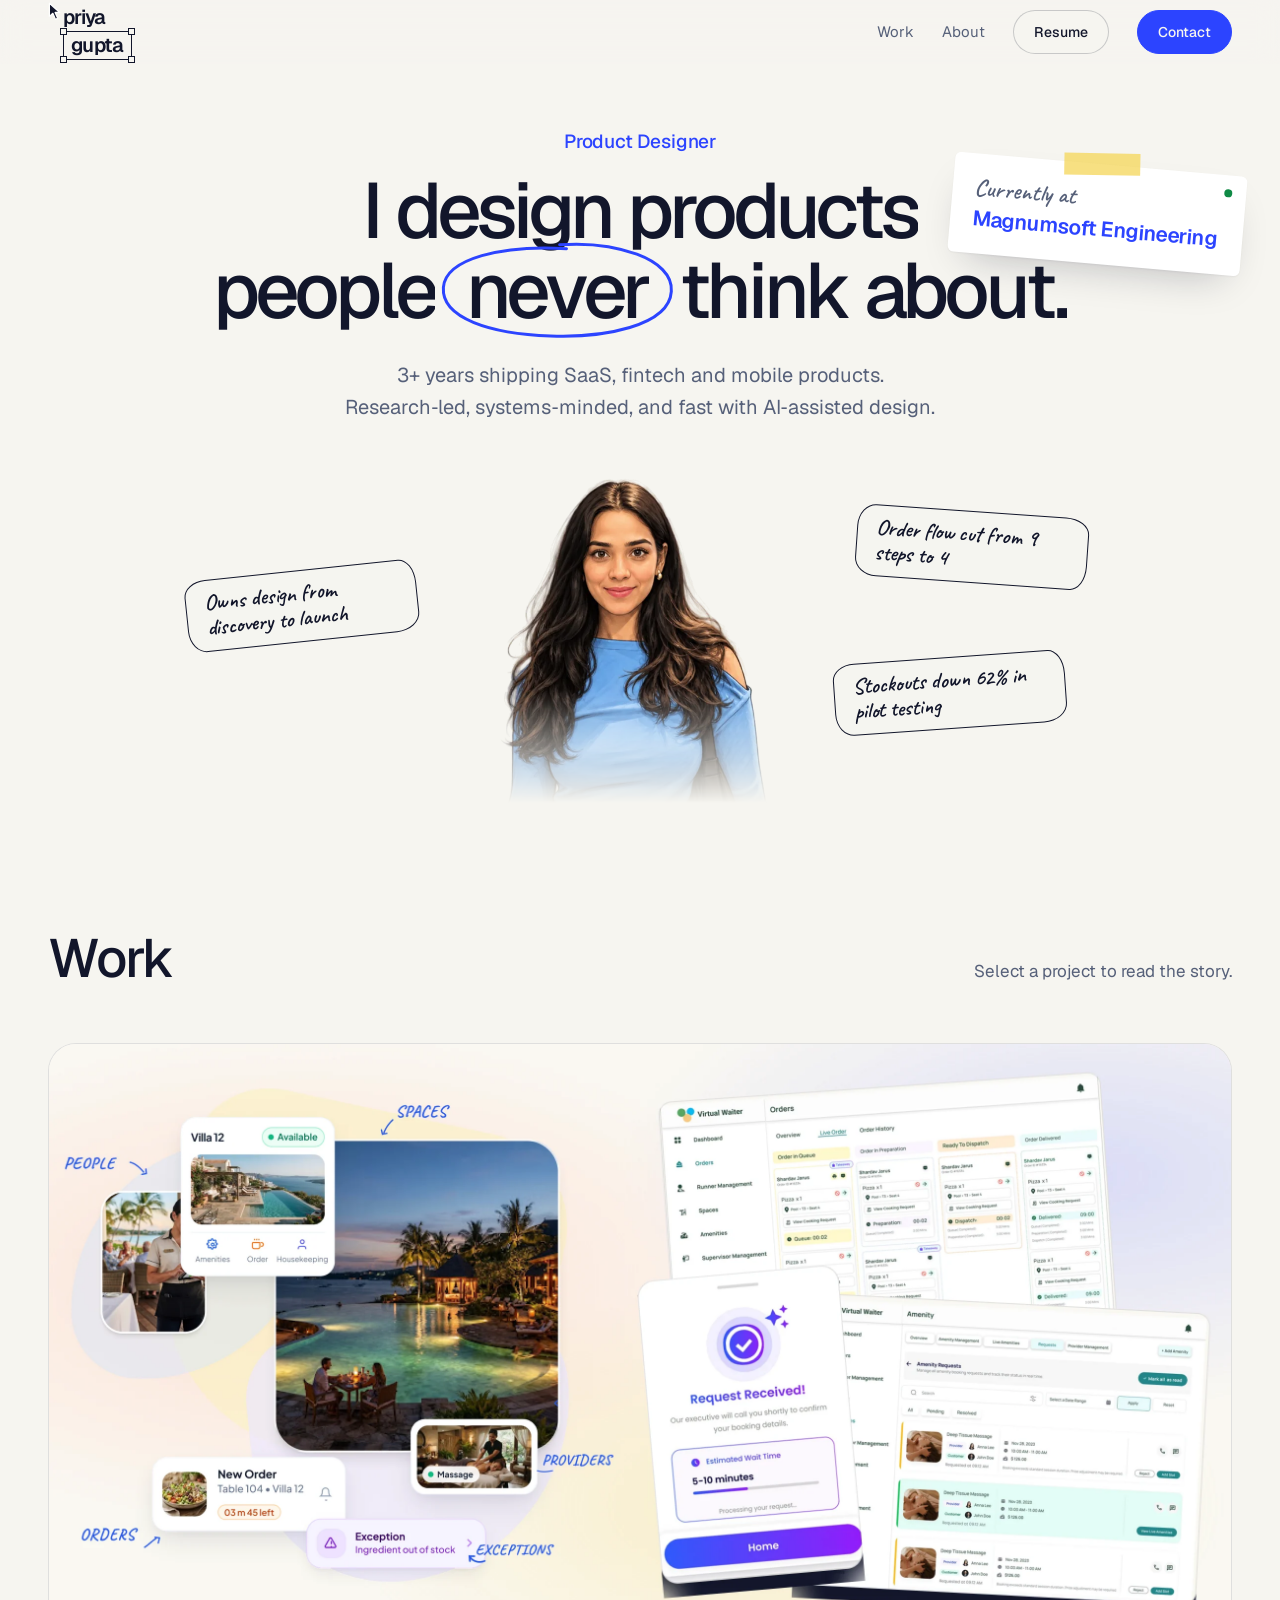
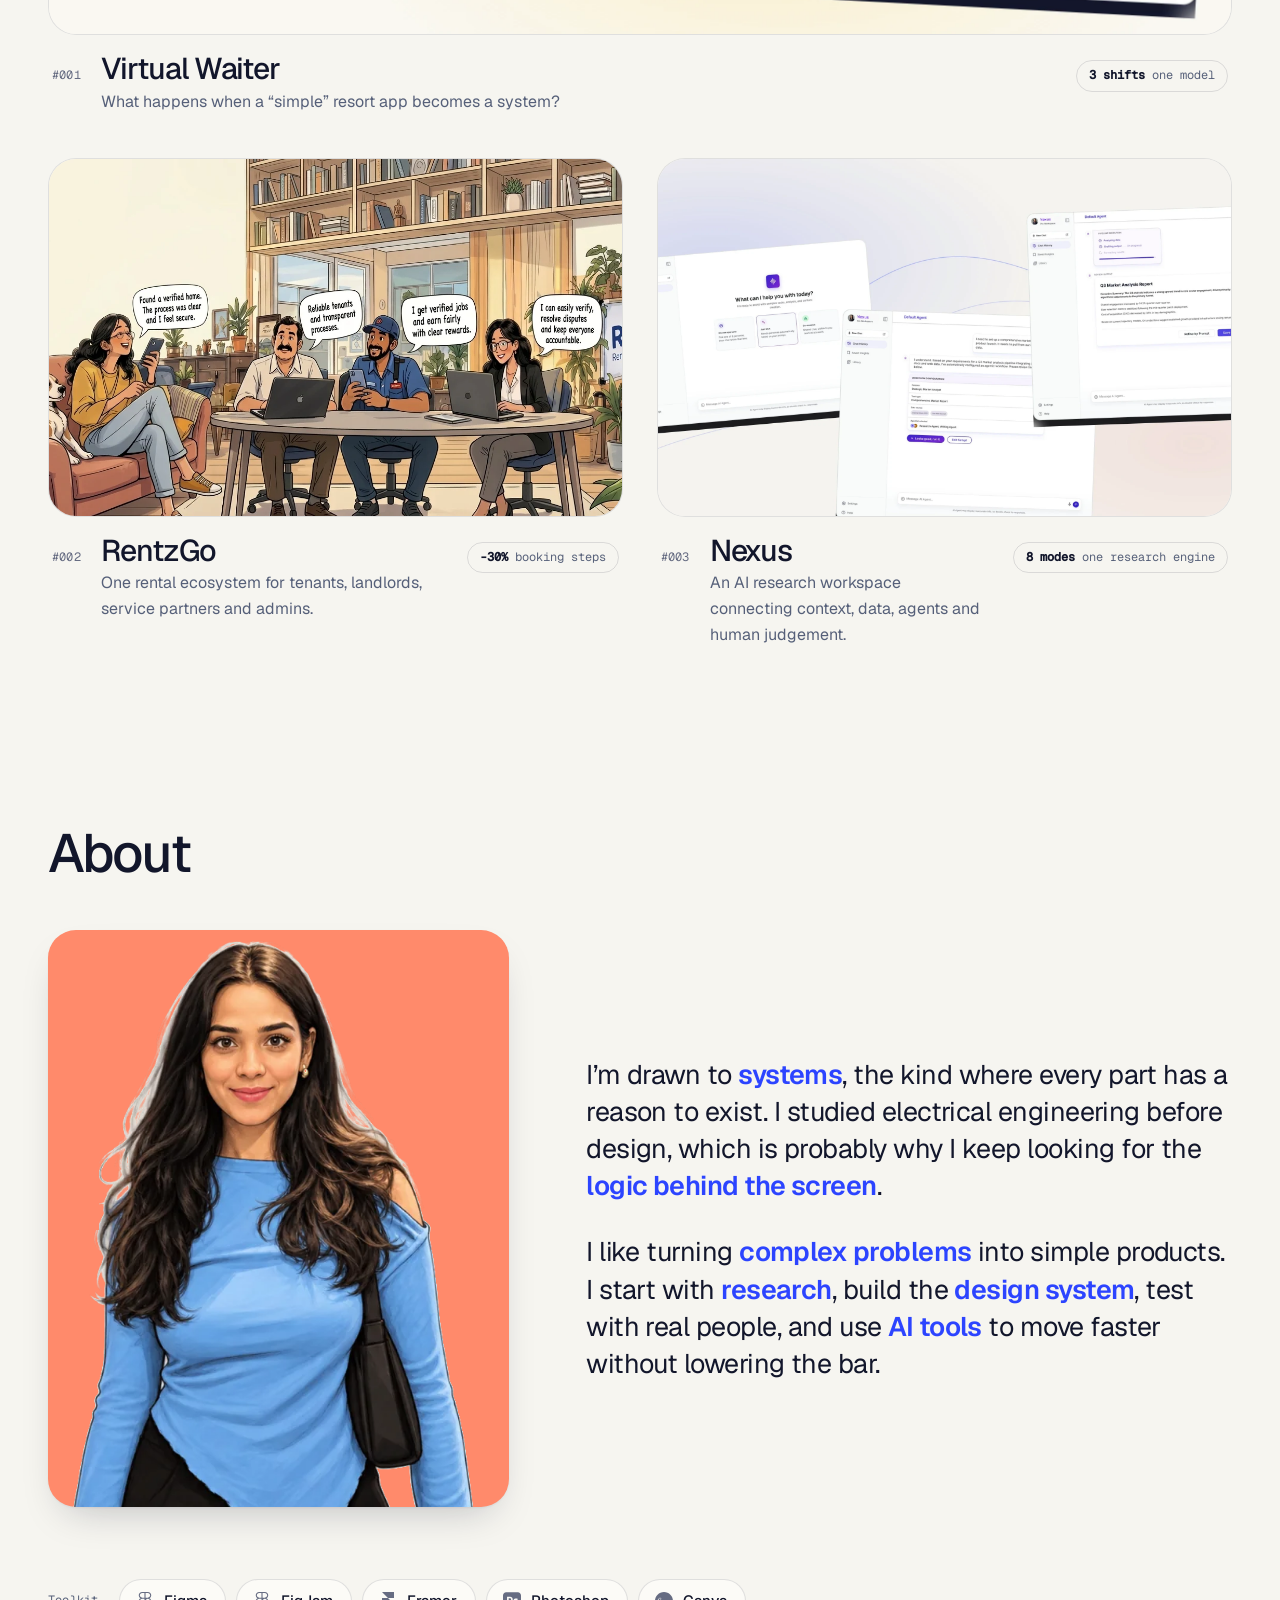
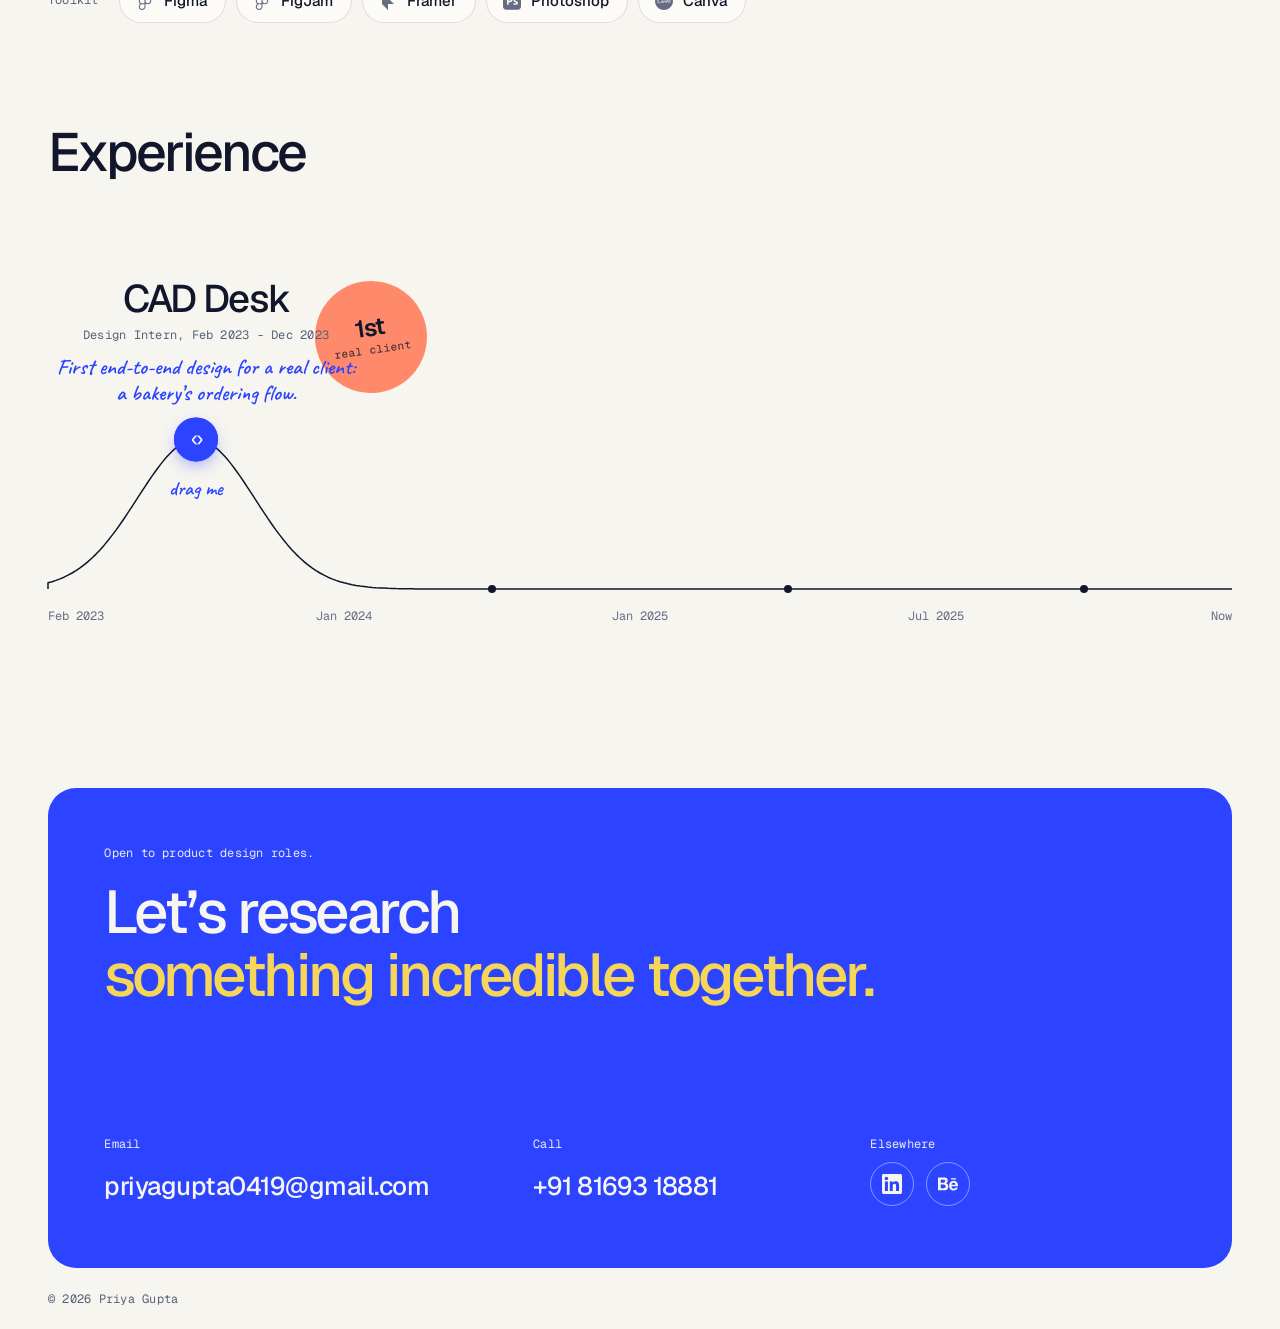
==== commit 32420c4f: "Rename project to Nexus, update About and hero, add slow scroll motion" ====
--- a/index.html
+++ b/index.html
@@ -3,12 +3,12 @@
 <head>
 <meta charset="utf-8">
 <meta name="viewport" content="width=device-width, initial-scale=1">
-<title>Priya Gupta | Senior Product Designer</title>
-<meta name="description" content="Priya Gupta is a senior product designer working on SaaS, fintech and mobile products, with AI-native workflows and design systems.">
+<title>Priya Gupta | Product Designer</title>
+<meta name="description" content="Priya Gupta is a product designer working on SaaS, fintech and mobile products, with AI-native workflows and design systems.">
 <meta name="theme-color" content="#f6f5f0">
 <meta property="og:type" content="website">
-<meta property="og:title" content="Priya Gupta | Senior Product Designer">
-<meta property="og:description" content="Senior product designer working on SaaS, fintech and mobile products, with AI-native workflows and design systems.">
+<meta property="og:title" content="Priya Gupta | Product Designer">
+<meta property="og:description" content="Product designer working on SaaS, fintech and mobile products, with AI-native workflows and design systems.">
 <link rel="icon" href="data:image/svg+xml,%3Csvg xmlns='http://www.w3.org/2000/svg' viewBox='0 0 32 32'%3E%3Crect width='32' height='32' rx='9' fill='%232c44ff'/%3E%3Ctext x='16' y='23' font-family='Arial' font-weight='700' font-size='20' text-anchor='middle' fill='%23f6f5f0'%3EP%3C/text%3E%3C/svg%3E">
 <link rel="preload" href="assets/fonts/geist-latin.woff2" as="font" type="font/woff2" crossorigin>
 <link rel="preload" href="assets/fonts/caveat-latin.woff2" as="font" type="font/woff2" crossorigin>
@@ -17,7 +17,7 @@
 </head>
 <body>
 <a class="skip" href="#main">Skip to content</a>
-<noscript><div class="nojs"><h1>Priya Gupta, Senior Product Designer</h1><p>3+ years shipping SaaS, fintech and mobile products. Research-led, systems-minded, and fast with AI-assisted design.</p><p><a href="mailto:priyagupta0419@gmail.com">priyagupta0419@gmail.com</a> &middot; <a href="assets/Priya_Gupta_Resume.pdf">Resume (PDF)</a> &middot; <a href="https://linkedin.com/in/priya-gupta-95589819b">LinkedIn</a> &middot; <a href="https://behance.net/priyagupta152">Behance</a></p></div></noscript>
+<noscript><div class="nojs"><h1>Priya Gupta, Product Designer</h1><p>3+ years shipping SaaS, fintech and mobile products. Research-led, systems-minded, and fast with AI-assisted design.</p><p><a href="mailto:priyagupta0419@gmail.com">priyagupta0419@gmail.com</a> &middot; <a href="assets/Priya_Gupta_Resume.pdf">Resume (PDF)</a> &middot; <a href="https://linkedin.com/in/priya-gupta-95589819b">LinkedIn</a> &middot; <a href="https://behance.net/priyagupta152">Behance</a></p></div></noscript>
 <nav id="nav" aria-label="Main"></nav>
 <main id="main">
 <section class="hero" id="hero" aria-label="Introduction"></section>
--- a/css/style.css
+++ b/css/style.css
@@ -316,7 +316,7 @@
   .hero h1 { text-wrap: balance; }
 }
 @media (max-width: 860px) {
-  nav ul a:not(.btn) { display: none; }
+  nav ul li:nth-child(2) a { display: none; }
   nav ul { gap: 8px; }
   nav ul a.btn { padding-inline: 16px; }
   .stage { height: auto; display: flex; flex-direction: column; align-items: center; gap: 16px; }
@@ -538,7 +538,7 @@
 .pt-d { position: fixed; left: 0; top: 0; z-index: 96; pointer-events: none; width: 14px; height: 14px; border-radius: 50%; background: #fff; mix-blend-mode: difference; translate: calc(var(--x, 0px) - 50%) calc(var(--y, 0px) - 50%); opacity: 0; scale: 1; transition: scale .22s var(--ease), opacity .15s var(--ease); }
 .pt-d.on { opacity: 1; }
 .pt-d.act { scale: 2.857; }
-.pt-d.off { scale: 0; }
+.pt-d.off { scale: .4; opacity: 0; }
 .pt-l { position: fixed; left: 0; top: 0; z-index: 95; pointer-events: none; padding: 11px 20px; border-radius: 99px; background: var(--ink); color: var(--on-ink); font: 500 15px/1 var(--sans); white-space: nowrap; box-shadow: 0 10px 30px rgb(var(--ink-rgb) / .28); translate: calc(var(--x, 0px) - 50%) calc(var(--y, 0px) - 50%); opacity: 0; scale: .85; transition: opacity .15s var(--ease), scale .2s var(--ease); }
 .pt-l.on { opacity: 1; scale: 1; }
 @media (prefers-reduced-motion: reduce) { .pt-d, .pt-l { transition: none; } }
@@ -632,3 +632,37 @@
 .tl-knob { transition-duration: .16s; transition-timing-function: var(--ease); }
 .tl-zone, .tl-knob, .tl-hint, .soc a.si { user-select: none; -webkit-user-select: none; -webkit-touch-callout: none; }
 .tl-zone { -webkit-tap-highlight-color: transparent; }
+#about > .wrap > h2 { margin-bottom: clamp(28px, 4vw, 48px); }
+
+/* small screens: entrances wait until seen; touch-friendly press states */
+@media (max-width: 860px) {
+  .stage.wait .figure, .stage.wait .hnote .pop, .stage.wait .hnote .bob, .stage.wait .fig-note { animation-play-state: paused; }
+}
+@media (prefers-reduced-motion: no-preference) {
+  .about-text.lit-js .wd { display: inline-block; opacity: .2; transition: opacity .45s var(--ease); }
+  .about-text.lit-js .wd.on { opacity: 1; }
+}
+@media (hover: none) {
+  .pcard:active .pc-img { transform: scale(.985); }
+  .pc-img { transition: transform .2s var(--ease); }
+  .hnote { transition: scale .15s var(--ease); } .hnote:active { scale: 1.05; }
+@media (max-width: 860px) { nav ul li:nth-child(2) a { display: none; } }
+@media (max-width: 374px) { nav ul li:first-child a { display: none; } }
+
+/* slow scroll-in: work cards and the timeline line. Replays on every pass, down or up. */
+@media (prefers-reduced-motion: no-preference) {
+  .pcard.rv { transition: opacity .9s var(--ease), transform .9s var(--ease); }
+  .pcard .pc-img img { scale: 1.1; transition: transform .45s var(--ease), scale 1.3s var(--ease); }
+  .pcard.in .pc-img img { scale: 1; }
+  .pcard .pc-meta { opacity: 0; translate: 0 14px; transition: opacity .9s var(--ease) .25s, translate .9s var(--ease) .25s; }
+  .pcard.in .pc-meta { opacity: 1; translate: none; }
+
+  .tl-svg { clip-path: inset(-12px); transition: clip-path 1.4s var(--ease-io); }
+  .tl-svg.pre { clip-path: inset(-12px 100% -12px -12px); transition: none; }
+  .tlv .tl-svg.pre { clip-path: inset(-12px -12px 100% -12px); }
+
+  ::view-transition-old(root) { animation: vtOut .2s var(--ease) both; }
+  ::view-transition-new(root) { animation: vtIn .4s var(--ease) both; }
+  @keyframes vtOut { to { opacity: 0; } }
+  @keyframes vtIn { from { opacity: 0; transform: translateY(14px); } }
+}
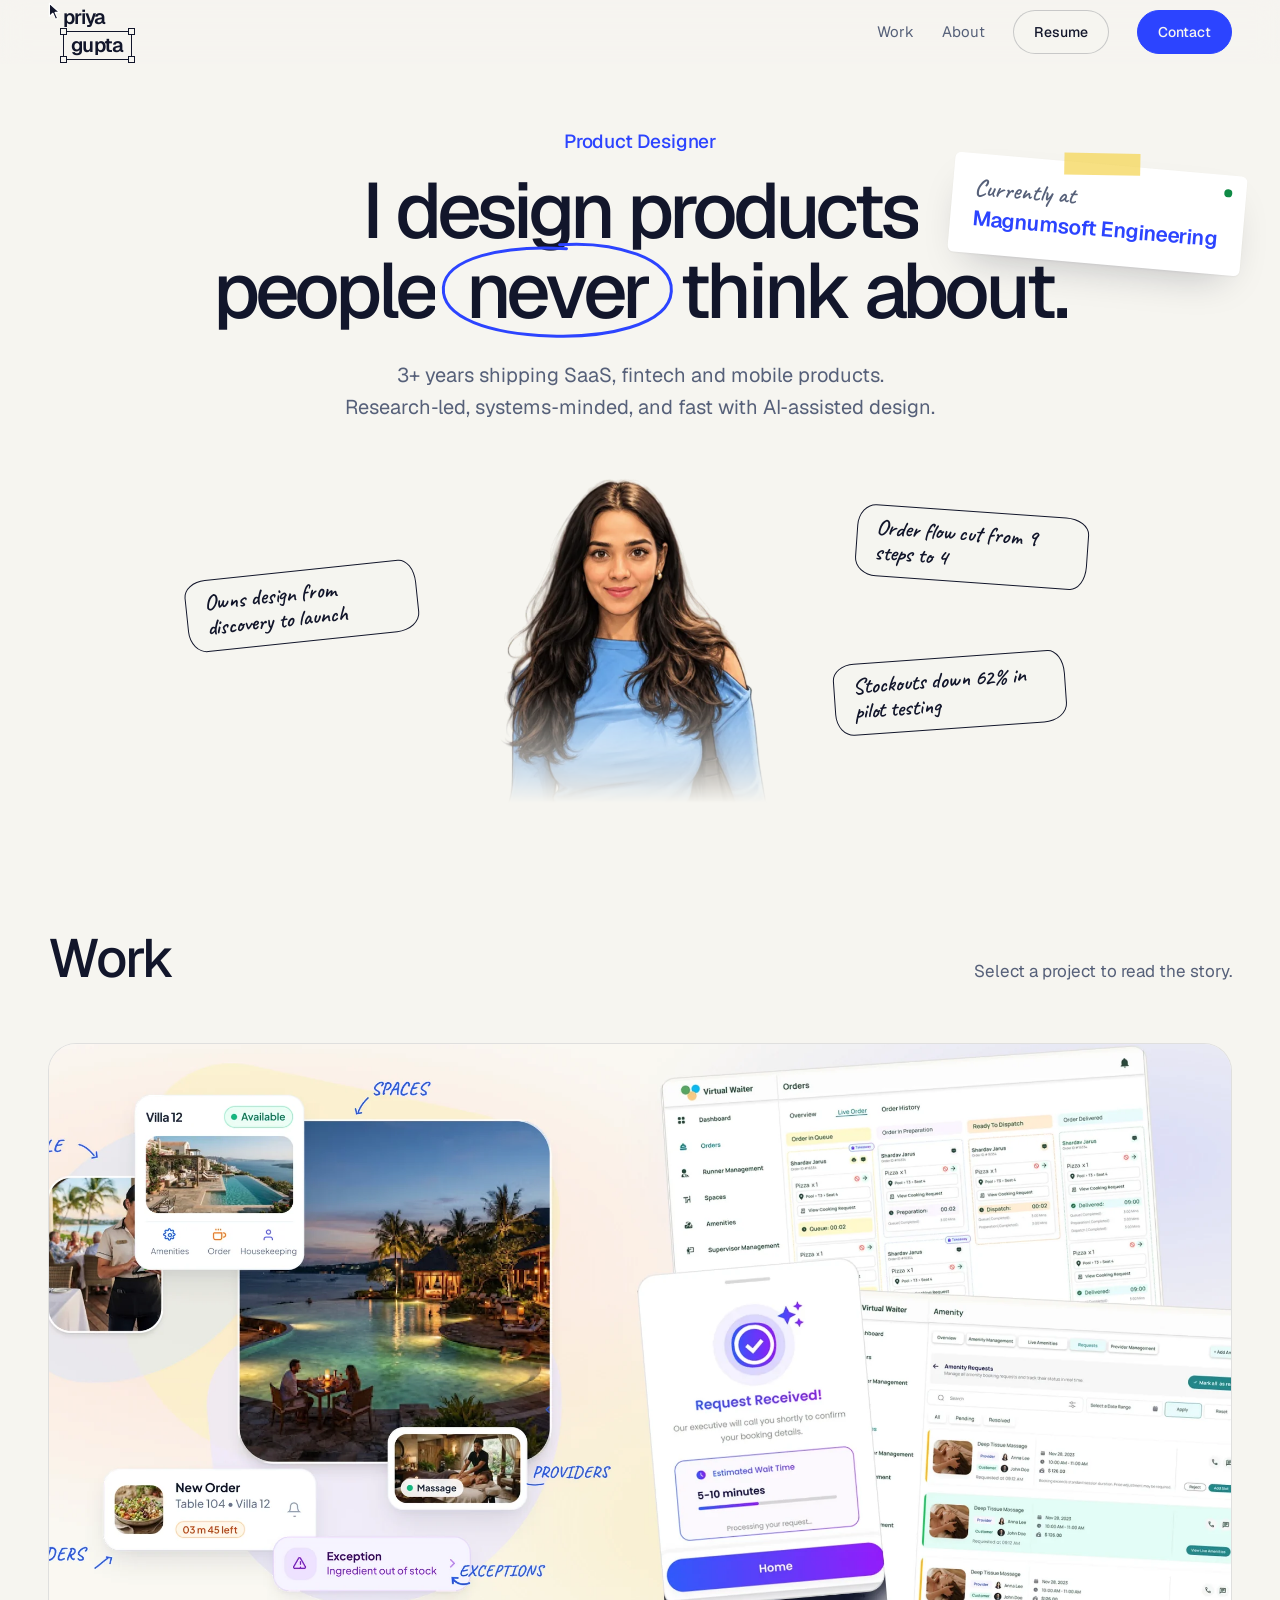
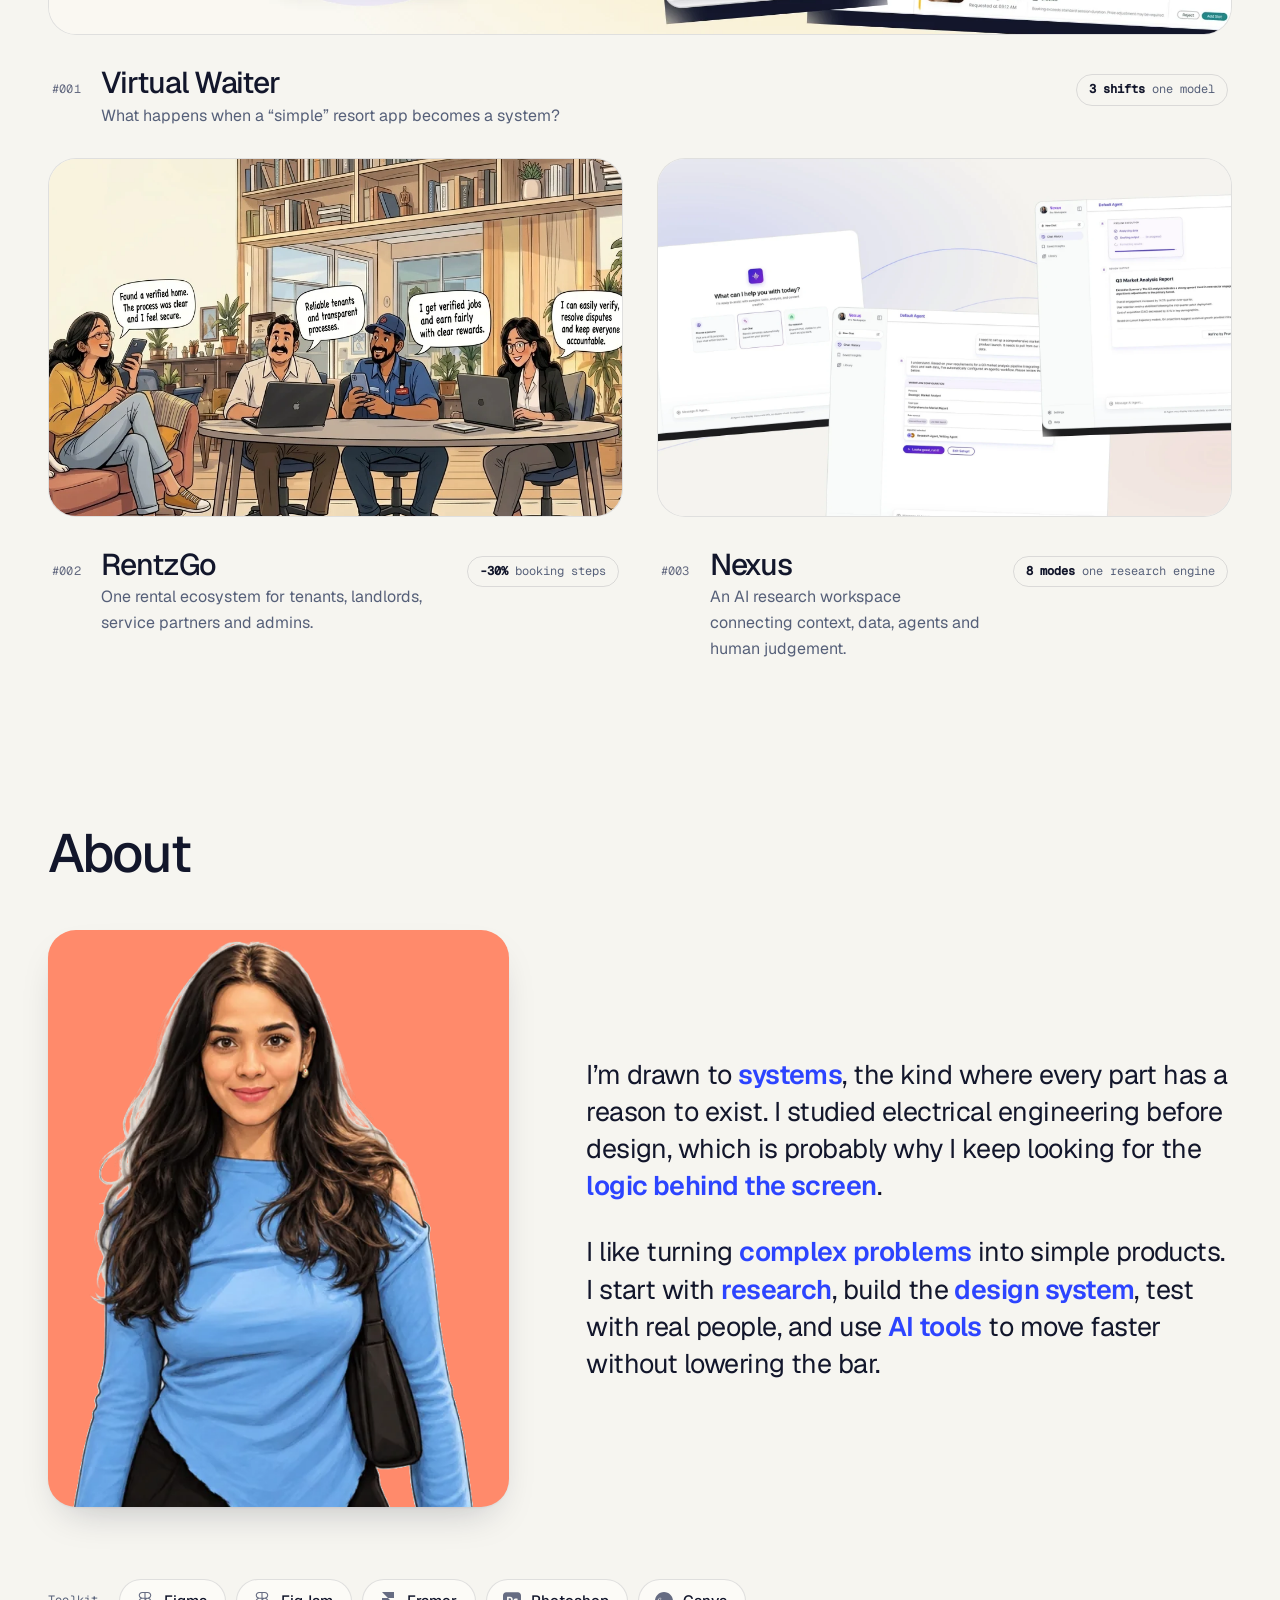
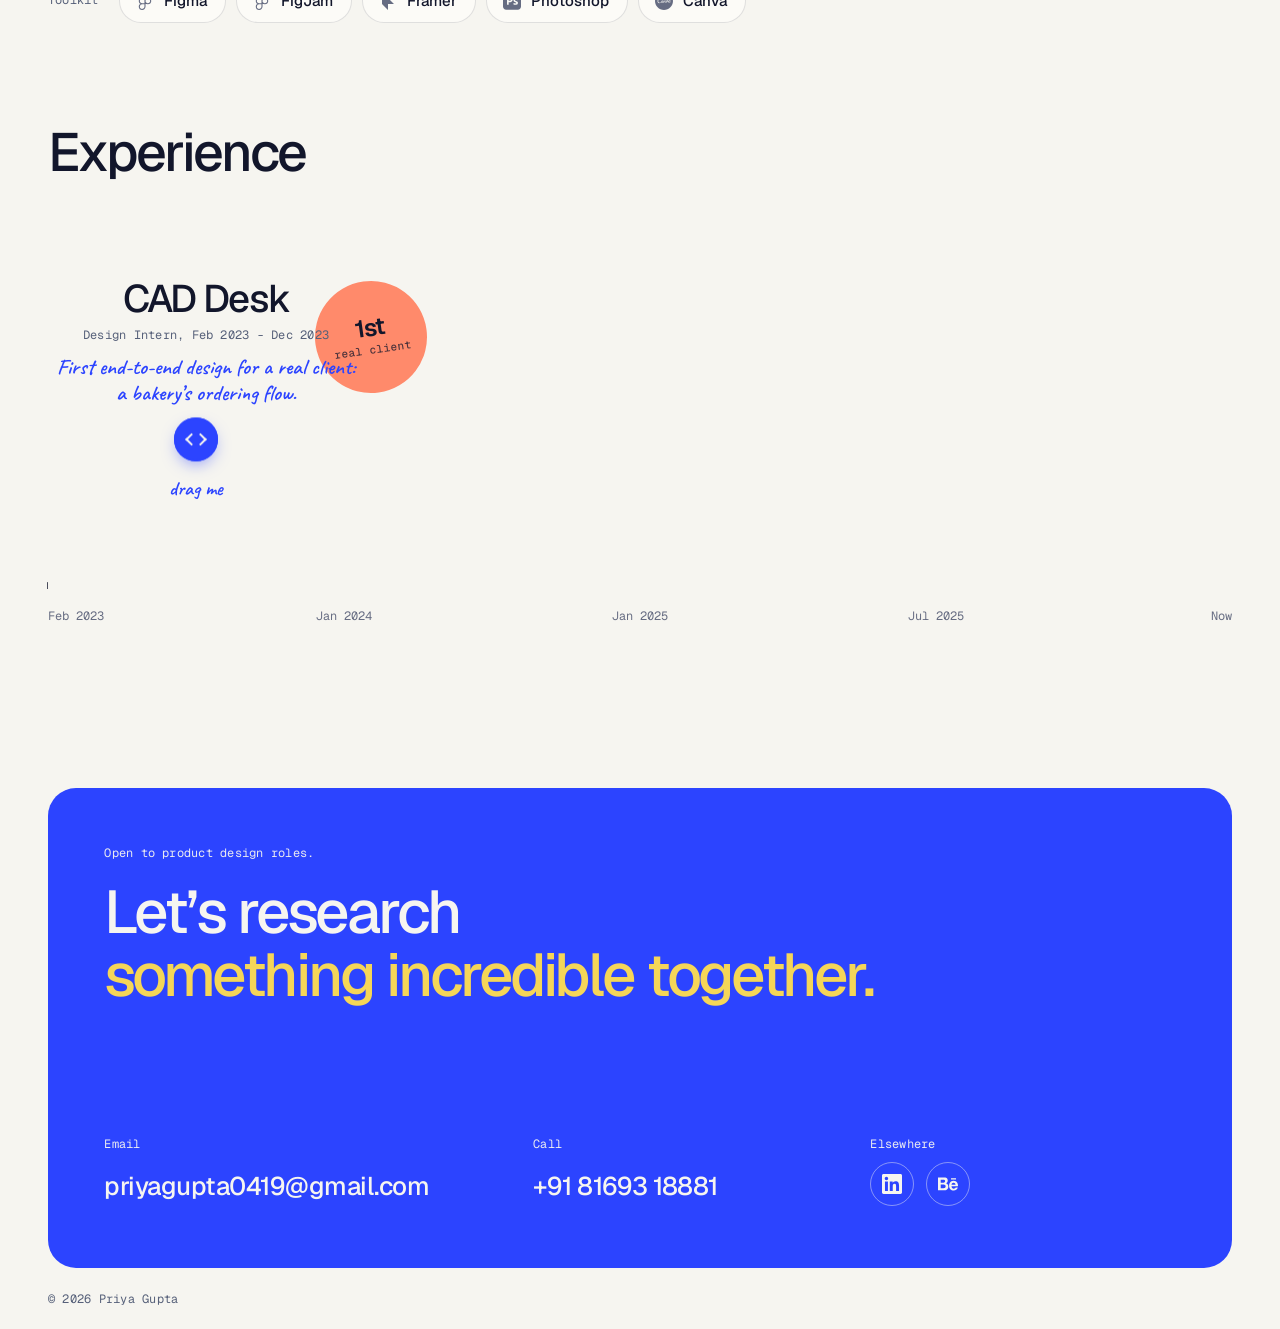
==== commit fc818a94: "Speed up loading, scroll-driven timeline on phones, always-on animation" ====
--- a/index.html
+++ b/index.html
@@ -10,8 +10,10 @@
 <meta property="og:title" content="Priya Gupta | Product Designer">
 <meta property="og:description" content="Product designer working on SaaS, fintech and mobile products, with AI-native workflows and design systems.">
 <link rel="icon" href="data:image/svg+xml,%3Csvg xmlns='http://www.w3.org/2000/svg' viewBox='0 0 32 32'%3E%3Crect width='32' height='32' rx='9' fill='%232c44ff'/%3E%3Ctext x='16' y='23' font-family='Arial' font-weight='700' font-size='20' text-anchor='middle' fill='%23f6f5f0'%3EP%3C/text%3E%3C/svg%3E">
+<link rel="preload" href="assets/priya.webp" as="image" type="image/webp" fetchpriority="high">
 <link rel="preload" href="assets/fonts/geist-latin.woff2" as="font" type="font/woff2" crossorigin>
 <link rel="preload" href="assets/fonts/caveat-latin.woff2" as="font" type="font/woff2" crossorigin>
+<link rel="preload" href="assets/fonts/geist-mono-latin.woff2" as="font" type="font/woff2" crossorigin>
 <link rel="stylesheet" href="css/fonts.css">
 <link rel="stylesheet" href="css/style.css">
 </head>
--- a/css/style.css
+++ b/css/style.css
@@ -1,3 +1,4 @@
+/* Owner decision: the site ignores the device "reduce motion" setting, so every animation always plays. */
 /* Tokens. One brand colour (--accent), four project tints, one radius system:
    pills are fully round, cards and images use --r. Palette options A/B/C override tokens below. */
 :root {
@@ -121,7 +122,7 @@
   .rs:hover .stk i, .rs:focus-within .stk i { opacity: 1; transform: rotate(calc((var(--k) - 1.5) * 6deg)); }
 }
 @media (hover: none), (max-width: 860px) { .meet, .stk-cap { display: none; } }
-@media (prefers-reduced-motion: reduce) { .logo .fr, .logo .cur, .meet, .stk i, .stk-cap { transition: none; } }
+
 
 /* hero: kicker, headline with a hand-drawn ring, sub, text link, then the portrait with notes */
 .hero { position: relative; isolation: isolate; background: var(--hero-bg); text-align: center; padding-top: clamp(40px, 7vh, 72px); overflow: clip; --fs: clamp(38px, 6.1vw, 92px); --hw: calc(var(--fs) * 5.5); }
@@ -159,16 +160,16 @@
   .now .tag b { font-size: 21px; font-weight: 600; letter-spacing: -.025em; color: var(--accent); }
 }
 @media (min-width: 1241px) and (hover: hover) and (pointer: fine) { .now .tag:hover { transform: rotate(3deg) scale(1.04); } }
-@media (min-width: 1241px) and (prefers-reduced-motion: reduce) { .now .tag { transition: none; } }
+
 .hero .sub { text-wrap: balance; max-width: 46ch; margin: 28px auto 0; color: var(--muted); font-size: clamp(17px, 1.6vw, 20px); }
 
 .stage { position: relative; width: min(100%, 1080px); height: clamp(300px, 26vw, 370px); margin: clamp(28px, 4vw, 48px) auto 0; }
 .fig-clip { position: absolute; left: 50%; top: 0; bottom: 0; width: min(100%, 340px); transform: translateX(-50%); overflow: hidden; -webkit-mask-image: linear-gradient(#000 66%, transparent 100%); mask-image: linear-gradient(#000 66%, transparent 100%); }
-.figure { position: absolute; left: 50%; top: 0; width: 100%; height: auto; max-width: none; transform: translate(calc(-50% + var(--fx, 0px)), var(--fy, 0px)); opacity: 0; animation: figure 1s var(--ease) 1.05s forwards; }
+.figure { position: absolute; left: 50%; top: 0; width: 100%; height: auto; max-width: none; transform: translate(calc(-50% + var(--fx, 0px)), var(--fy, 0px)); opacity: 0; animation: figure 1s var(--ease) .3s forwards; }
 .fig-note { position: absolute; right: calc(50% + 150px); top: 16%; width: 11em; text-align: right; font-size: 14px; line-height: 1.3; color: var(--muted); opacity: 0; transform: translateY(-4px); transition: opacity .15s var(--ease), transform .2s var(--ease); pointer-events: none; z-index: 2; }
 @media (hover: hover) and (pointer: fine) { .fig-clip:hover + .fig-note { opacity: 1; transform: none; } }
 @media (hover: none) { .fig-note { display: none; } }
-@media (prefers-reduced-motion: reduce) { .fig-note { transition: none; } }
+
 .stage.no-photo .figure { display: none; }
 .stage.no-photo::after { content: "Add your portrait at assets/priya.webp"; position: absolute; left: 50%; top: 40%; transform: translateX(-50%); font: 13px var(--mono); color: var(--faint); border: 1px dashed var(--line); border-radius: var(--r); padding: 40px 30px; }
 
@@ -248,7 +249,7 @@
 .xp .xmeta .mono { display: block; margin-top: 2px; font-variant-numeric: tabular-nums; }
 @media (hover: hover) and (pointer: fine) { .xp li:hover::before { opacity: 1; } }
 @media (max-width: 860px) { .xp li { grid-template-columns: minmax(0, 1fr); padding: 18px 12px; } .xp .xmeta { text-align: left; } }
-@media (prefers-reduced-motion: reduce) { .xp li::before { transition: none; } }
+
 
 /* footer: a cobalt panel; one word of the headline cycles */
 footer { padding-block: clamp(24px, 3.5vw, 40px) 20px; }
@@ -260,8 +261,8 @@
 .cyc { display: inline-grid; vertical-align: top; }
 .cw { grid-area: 1 / 1; opacity: 0; }
 .cw.is { opacity: 1; }
-.cw.in { animation: wIn .75s var(--ease) forwards; }
-.cw.out { animation: wOut .6s var(--ease) forwards; }
+.cw.in { animation: wIn .55s var(--ease) forwards; }
+.cw.out { animation: wOut .45s var(--ease) forwards; }
 @keyframes wIn { from { opacity: 0; transform: translateY(.3em); filter: blur(8px); } to { opacity: 1; transform: none; filter: blur(0); } }
 @keyframes wOut { from { opacity: 1; transform: none; filter: blur(0); } to { opacity: 0; transform: translateY(-.3em); filter: blur(8px); } }
 .cols { display: grid; grid-template-columns: 1.3fr 1fr 1fr; gap: 32px; margin-top: auto; padding-top: 32px; }
@@ -337,28 +338,12 @@
 }
 
 /* Reduced motion: no movement, but state changes still read (flip becomes a quick crossfade). */
-@media (prefers-reduced-motion: reduce) {
-  html { scroll-behavior: auto; }
-  .hero h1 .w > span { animation: none; transform: none; }
-  .fade { animation: none; opacity: 1; transform: none; }
-  .ring-svg path { animation: none; stroke-dashoffset: 0; }
-  .ring-svg { animation: none; }
-  .sel-fr, .cur2 { transition: none; }
-  .figure { animation: none; opacity: 1; }
-  .hnote .pop { animation: none; opacity: 1; transform: none; }
-  .hnote .bob { animation: none; }
-  .rv { opacity: 1; transform: none; transition: none; }
-  .btn { transition: none; }
-  .xp li::before { clip-path: inset(0); opacity: 0; transition: opacity .2s; }
-  .xp li:hover::before, .xp li:focus-within::before { opacity: 1; }
-  .pc-img img, .more { transition: none; transform: none; }
-  .pcard:hover .more, .pcard:focus-visible .more { opacity: 1; }
-}
+
 
 /* Page transitions between home and a case study (hosted sites, Chrome and Safari). Cover images morph. */
 @view-transition { navigation: auto; }
 ::view-transition-old(root), ::view-transition-new(root) { animation-duration: .3s; animation-timing-function: cubic-bezier(.22, 1, .36, 1); }
-@media (prefers-reduced-motion: reduce) { @view-transition { navigation: none; } }
+
 
 /* tools: quiet logos, grey at rest */
 .tool svg { width: 18px; height: 18px; fill: var(--faint); flex: none; transition: fill .25s; }
@@ -369,12 +354,12 @@
 
 /* scroll-driven effects (Chrome, Edge, Safari 26). Elsewhere everything simply stays visible. */
 @supports (animation-timeline: view()) {
-  @media (prefers-reduced-motion: no-preference) {
+  @media all {
     .about-text .wd { display: inline-block; opacity: .2; animation: lit linear both; animation-timeline: view(); animation-range: entry 12% cover 38%; }
     @keyframes lit { to { opacity: 1; } }
     .panel { animation: panel linear both; animation-timeline: view(); animation-range: entry 0% entry 70%; }
     @keyframes panel { from { scale: .94; opacity: .5; } to { scale: 1; opacity: 1; } }
-    .figure { animation: figure 1.3s var(--ease) 1.05s forwards, drift-f linear both; animation-timeline: auto, scroll(root); animation-range: normal, 0 100vh; }
+    .figure { animation: figure 1.3s var(--ease) .3s forwards, drift-f linear both; animation-timeline: auto, scroll(root); animation-range: normal, 0 100vh; }
     .hnote { animation: drift-n linear both; animation-timeline: scroll(root); animation-range: 0 100vh; }
     @keyframes drift-f { to { translate: 0 30px; } }
     @keyframes drift-n { to { translate: 0 var(--sp, -30px); } }
@@ -470,7 +455,7 @@
 /* reading progress on long case studies (scroll-driven, Chrome/Edge/Safari 26; hidden elsewhere) */
 .cs-progress { display: none; }
 @supports (animation-timeline: scroll()) {
-  @media (prefers-reduced-motion: no-preference) {
+  @media all {
     .cs-progress { display: block; position: fixed; left: 0; top: 0; z-index: 30; width: 100%; height: 3px; background: var(--accent); transform-origin: 0 50%; transform: scaleX(0); animation: cs-prog linear both; animation-timeline: scroll(root); }
     @keyframes cs-prog { to { transform: scaleX(1); } }
   }
@@ -482,14 +467,14 @@
 .panbox img { display: block; width: 100%; height: auto; border: 0; border-radius: 0; background: transparent; }
 @media (max-width: 600px) { .panbox { aspect-ratio: var(--arm, 0.8); } }
 @supports (animation-timeline: view()) {
-  @media (prefers-reduced-motion: no-preference) {
+  @media all {
     .panbox img { animation: pan-d linear both; animation-timeline: --panbox; animation-range: cover 18% cover 82%; }
     @keyframes pan-d { from { transform: translateY(0); } to { transform: translateY(var(--pan-d)); } }
     @media (max-width: 600px) { .panbox img { animation-name: pan-m; } @keyframes pan-m { from { transform: translateY(0); } to { transform: translateY(var(--pan-m)); } } }
   }
 }
 @supports not (animation-timeline: view()) { .panbox { overflow-y: auto; } }
-@media (prefers-reduced-motion: reduce) { .panbox { overflow-y: auto; } }
+
 
 .sduo { display: grid; grid-template-columns: minmax(0, 1.05fr) minmax(0, .95fr); gap: 28px; align-items: start; margin-top: 40px; }
 .sduo .sfig { margin-top: 0; max-width: none; }
@@ -515,7 +500,7 @@
 .lb-body img { display: block; max-width: 100%; height: auto; }
 body:has(dialog[open]) { overflow: hidden; }
 @media (max-width: 600px) { .lb { width: 100vw; height: 100dvh; border-radius: 0; } .lb-new { display: none; } .lb-bar { padding-left: 16px; } .lb-body { padding: 10px; } }
-@media (prefers-reduced-motion: reduce) { .lb[open] { animation: none; } .zoom span { transition: none; } }
+
 
 /* closing block of a case study */
 .closer { padding-block: clamp(56px, 8vw, 112px); border-top: 1px solid var(--line); }
@@ -528,7 +513,7 @@
 .nc-img img, .nc-img .ph { width: 100%; height: 100%; object-fit: cover; }
 @media (hover: hover) and (pointer: fine) { .nextcard:hover { transform: translateY(-3px); box-shadow: var(--shadow); } .nextcard:hover b { color: var(--accent); } }
 @media (max-width: 700px) { .nextcard { grid-template-columns: minmax(0, 1fr); padding: 22px; } }
-@media (prefers-reduced-motion: reduce) { .nextcard { transition: none; } }
+
 
 /* site pointer: a small circle that inverts against the page. Over key elements, a label replaces it. */
 @media (hover: hover) and (pointer: fine) {
@@ -541,7 +526,7 @@
 .pt-d.off { scale: .4; opacity: 0; }
 .pt-l { position: fixed; left: 0; top: 0; z-index: 95; pointer-events: none; padding: 11px 20px; border-radius: 99px; background: var(--ink); color: var(--on-ink); font: 500 15px/1 var(--sans); white-space: nowrap; box-shadow: 0 10px 30px rgb(var(--ink-rgb) / .28); translate: calc(var(--x, 0px) - 50%) calc(var(--y, 0px) - 50%); opacity: 0; scale: .85; transition: opacity .15s var(--ease), scale .2s var(--ease); }
 .pt-l.on { opacity: 1; scale: 1; }
-@media (prefers-reduced-motion: reduce) { .pt-d, .pt-l { transition: none; } }
+
 
 /* wide story sections, galleries, balanced pairs */
 .ss.wide .sb { max-width: none; }
@@ -576,7 +561,14 @@
 .tl-head.swap .tl-cap { animation-delay: .06s; }
 @keyframes tlIn { from { opacity: 0; transform: translateY(8px); } to { opacity: 1; transform: none; } }
 .tl-knob { position: absolute; left: 0; top: 0; z-index: 4; width: 44px; height: 44px; border-radius: 50%; background: var(--accent); color: var(--on-accent); display: grid; place-items: center; cursor: grab; touch-action: none; user-select: none; will-change: transform; box-shadow: 0 6px 16px -4px rgb(44 68 255 / .5); }
-.tl-knob span { font-size: 22px; line-height: 1; letter-spacing: -.1em; padding-bottom: 3px; }
+.tl-knob .kn { position: relative; display: block; width: 22px; height: 12px; }
+.tl-knob .kn::before, .tl-knob .kn::after { content: ""; position: absolute; top: 50%; width: 7px; height: 7px; border: 0 solid currentColor; }
+.tl-knob .kn::before { left: 2px; border-width: 0 0 2px 2px; transform: translateY(-50%) rotate(45deg); }
+.tl-knob .kn::after { right: 2px; border-width: 2px 2px 0 0; transform: translateY(-50%) rotate(45deg); }
+.tl-knob .kn.up { width: 12px; height: 22px; }
+.tl-knob .kn.up::before, .tl-knob .kn.up::after { top: auto; left: 50%; right: auto; }
+.tl-knob .kn.up::before { top: 2px; border-width: 2px 0 0 2px; transform: translateX(-50%) rotate(45deg); }
+.tl-knob .kn.up::after { bottom: 2px; border-width: 0 2px 2px 0; transform: translateX(-50%) rotate(45deg); }
 .tl-knob::before { content: ""; position: absolute; inset: -14px; border-radius: 50%; }
 .tl-knob::after { content: ""; position: absolute; inset: 0; border-radius: 50%; border: 2px solid var(--accent); animation: tlPing 1.8s ease-out infinite; }
 .tl-board.used .tl-knob::after { animation: none; opacity: 0; }
@@ -591,7 +583,7 @@
 .tl-blob i { font-style: normal; font: 500 11px/1.25 var(--mono); color: var(--ink); opacity: .75; margin-top: 4px; }
 @keyframes tlPop { from { opacity: 0; scale: .9; } to { opacity: 1; scale: 1; } }
 @media (hover: hover) and (pointer: fine) { .tl-knob:hover { box-shadow: 0 8px 20px -4px rgb(44 68 255 / .6); } }
-@media (prefers-reduced-motion: reduce) { .tl-head.swap h3, .tl-head.swap .tl-role, .tl-head.swap .tl-cap, .tl-blob { animation: none; } .tl-knob::after { animation: none; opacity: 0; } }
+
 
 /* audit: tap targets, timeline hint, touch knob */
 nav ul a:not(.btn), .cs-hero > .wrap > .link { display: inline-flex; align-items: center; min-height: 36px; }
@@ -603,7 +595,7 @@
 /* experience on phones: vertical timeline */
 #exp .xp { display: none !important; }
 .tlv { display: none; margin-top: 24px; }
-.tl-board.v { height: 520px; touch-action: pan-y; }
+.tl-board.v { height: var(--tlv-h, 520px); touch-action: pan-y; }
 .tl-board.v .tl-years li, .tl-board.v .tl-years li:first-child, .tl-board.v .tl-years li:last-child { left: 0; translate: 0 -50%; }
 .tl-board.v .tl-years li:first-child { translate: 0 0; }
 .tl-board.v .tl-years li:last-child { translate: 0 -100%; }
@@ -638,7 +630,7 @@
 @media (max-width: 860px) {
   .stage.wait .figure, .stage.wait .hnote .pop, .stage.wait .hnote .bob, .stage.wait .fig-note { animation-play-state: paused; }
 }
-@media (prefers-reduced-motion: no-preference) {
+@media all {
   .about-text.lit-js .wd { display: inline-block; opacity: .2; transition: opacity .45s var(--ease); }
   .about-text.lit-js .wd.on { opacity: 1; }
 }
@@ -646,11 +638,12 @@
   .pcard:active .pc-img { transform: scale(.985); }
   .pc-img { transition: transform .2s var(--ease); }
   .hnote { transition: scale .15s var(--ease); } .hnote:active { scale: 1.05; }
+}
 @media (max-width: 860px) { nav ul li:nth-child(2) a { display: none; } }
 @media (max-width: 374px) { nav ul li:first-child a { display: none; } }
 
 /* slow scroll-in: work cards and the timeline line. Replays on every pass, down or up. */
-@media (prefers-reduced-motion: no-preference) {
+@media all {
   .pcard.rv { transition: opacity .9s var(--ease), transform .9s var(--ease); }
   .pcard .pc-img img { scale: 1.1; transition: transform .45s var(--ease), scale 1.3s var(--ease); }
   .pcard.in .pc-img img { scale: 1; }
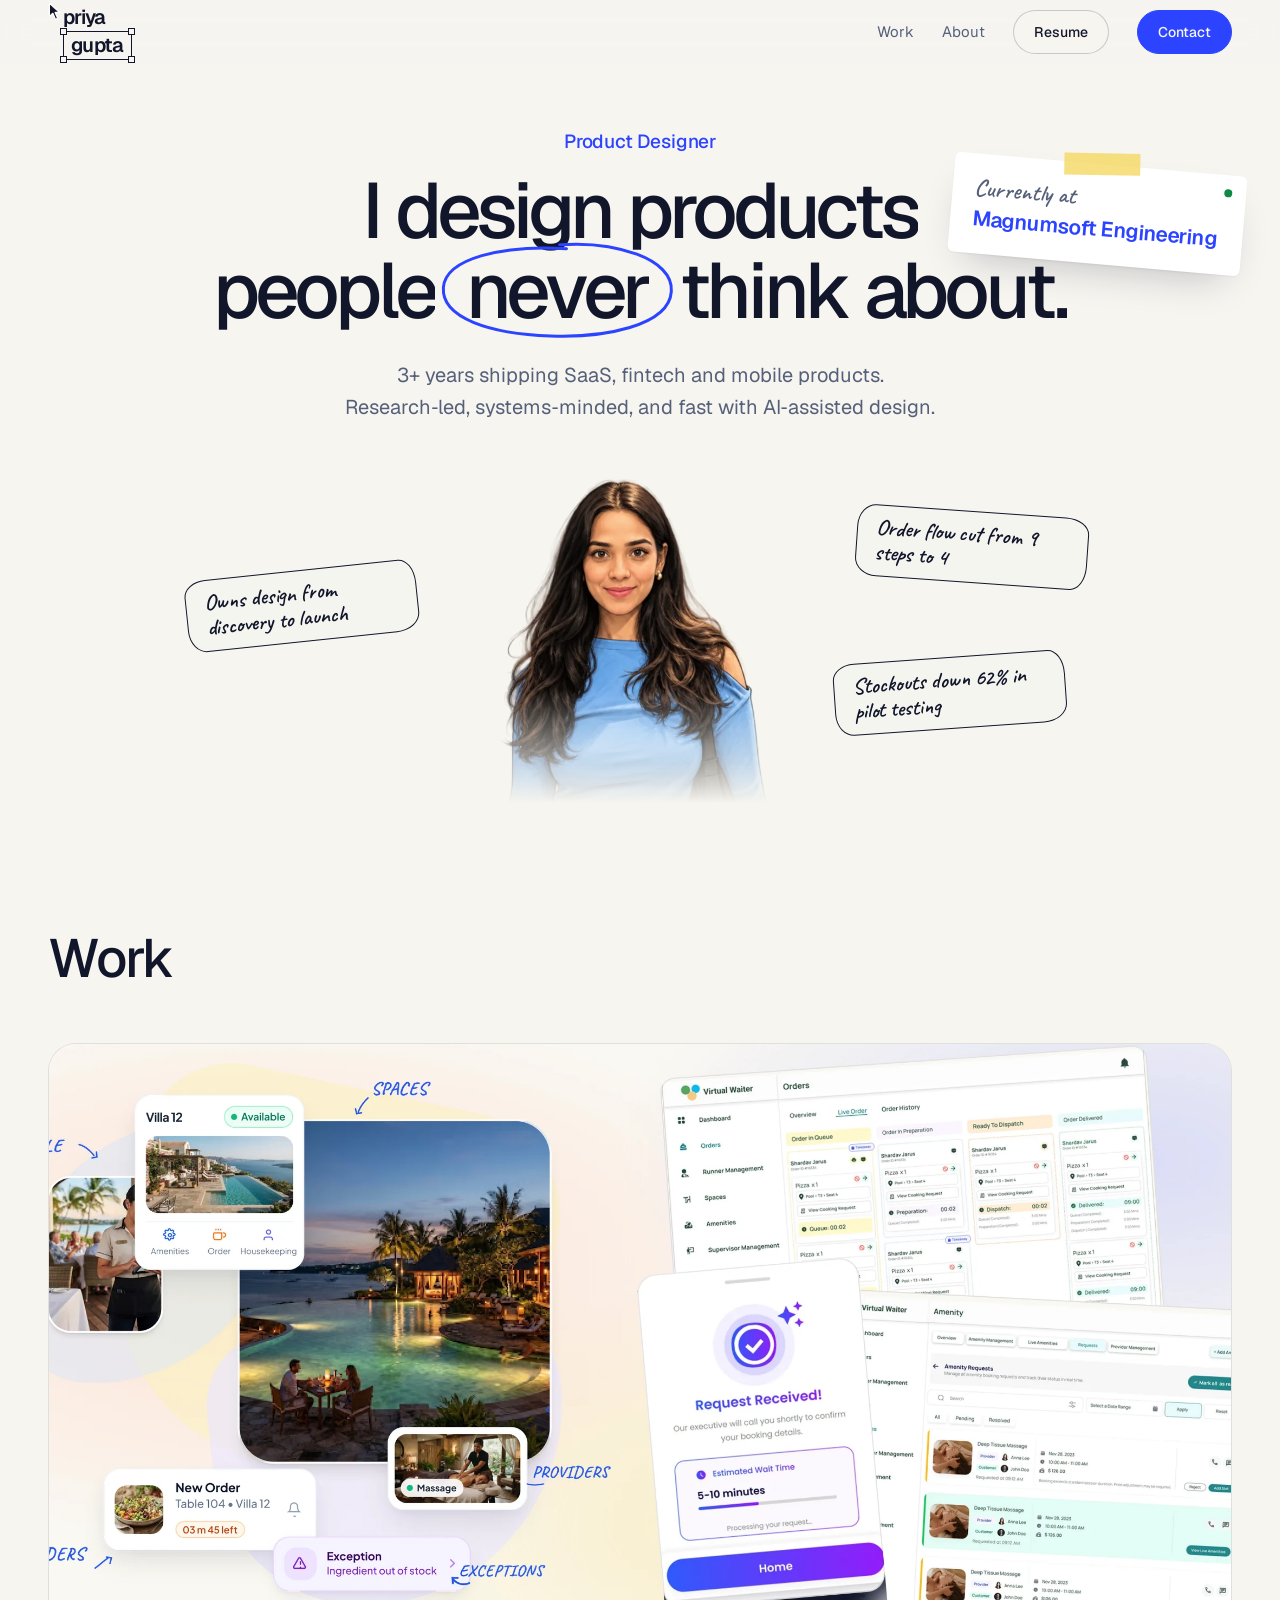
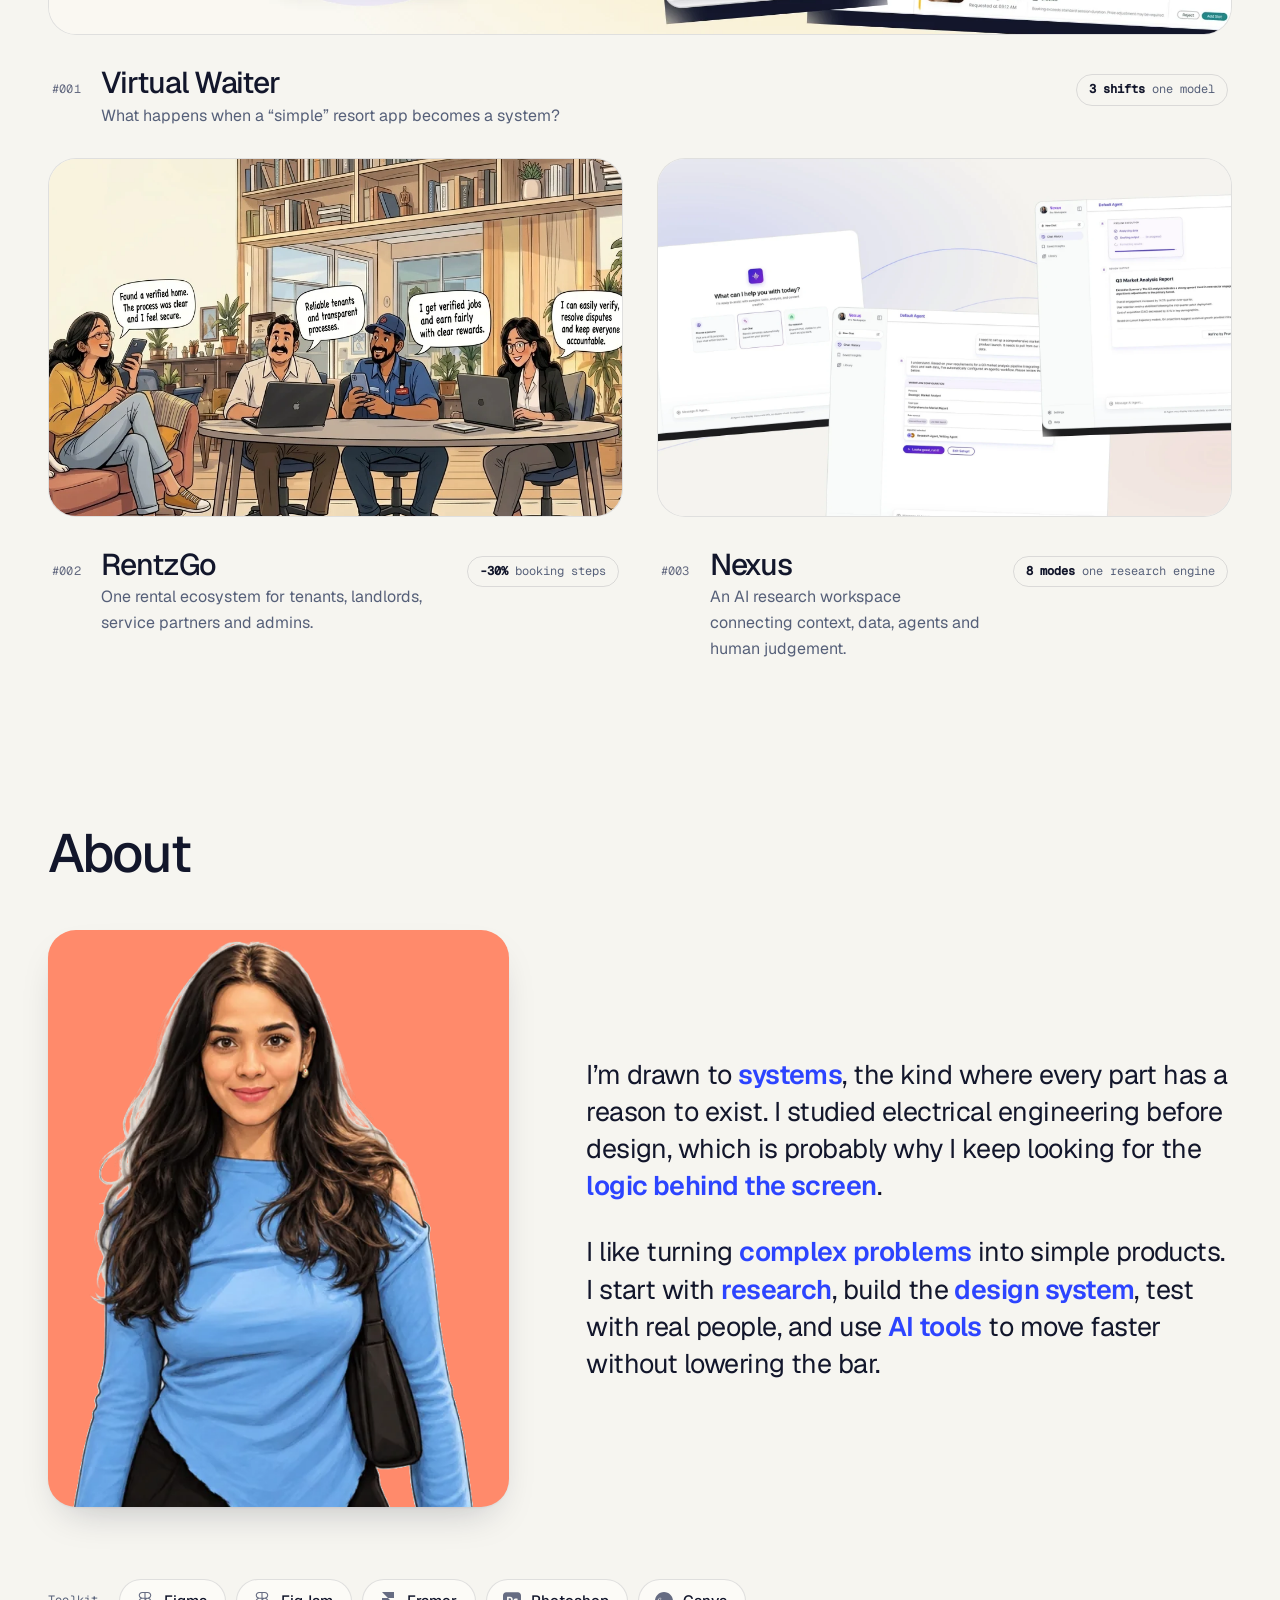
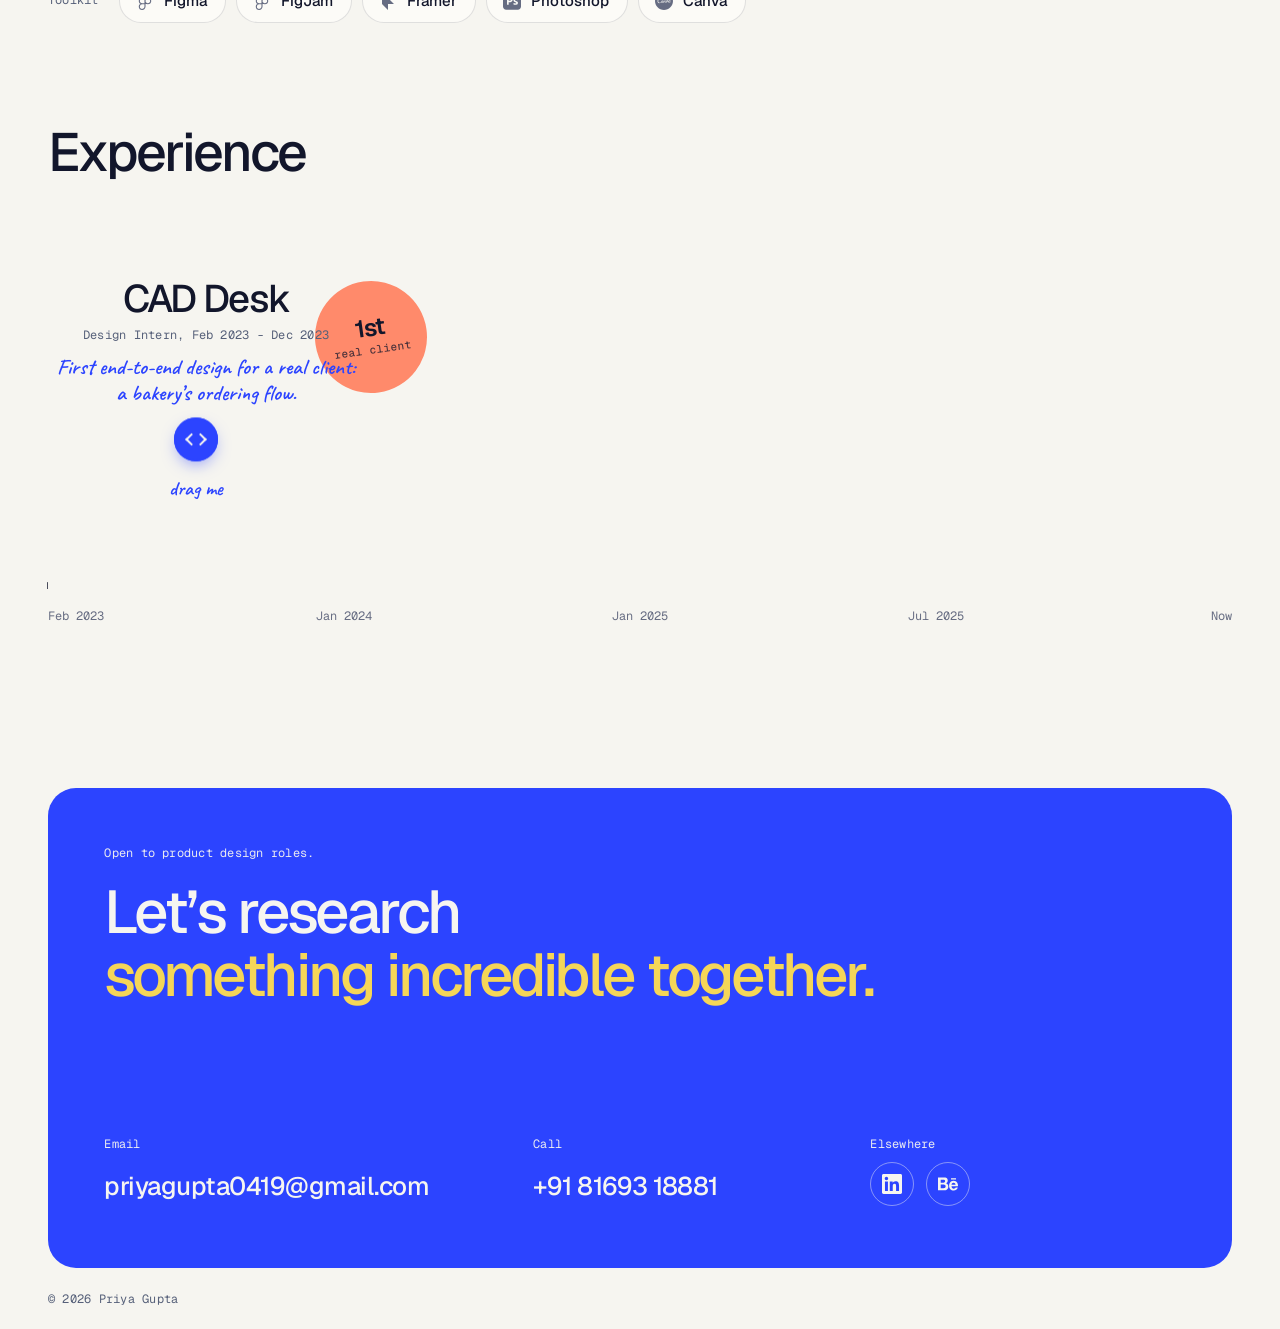
==== commit 23d2bff3: "refactor(work): remove work section subtitle hint" ====
--- a/index.html
+++ b/index.html
@@ -9,6 +9,15 @@
 <meta property="og:type" content="website">
 <meta property="og:title" content="Priya Gupta | Product Designer">
 <meta property="og:description" content="Product designer working on SaaS, fintech and mobile products, with AI-native workflows and design systems.">
+<meta property="og:url" content="https://priyaguptadesigns.netlify.app/">
+<link rel="canonical" href="https://priyaguptadesigns.netlify.app/">
+<meta property="og:image" content="https://priyaguptadesigns.netlify.app/assets/og-image.jpg">
+<meta property="og:image:width" content="1200">
+<meta property="og:image:height" content="630">
+<meta property="og:image:alt" content="Priya Gupta, Product Designer, portfolio">
+<meta property="og:site_name" content="Priya Gupta">
+<meta name="twitter:card" content="summary_large_image">
+<meta name="twitter:image" content="https://priyaguptadesigns.netlify.app/assets/og-image.jpg">
 <link rel="icon" href="data:image/svg+xml,%3Csvg xmlns='http://www.w3.org/2000/svg' viewBox='0 0 32 32'%3E%3Crect width='32' height='32' rx='9' fill='%232c44ff'/%3E%3Ctext x='16' y='23' font-family='Arial' font-weight='700' font-size='20' text-anchor='middle' fill='%23f6f5f0'%3EP%3C/text%3E%3C/svg%3E">
 <link rel="preload" href="assets/priya.webp" as="image" type="image/webp" fetchpriority="high">
 <link rel="preload" href="assets/fonts/geist-latin.woff2" as="font" type="font/woff2" crossorigin>
@@ -24,7 +33,7 @@
 <main id="main">
 <section class="hero" id="hero" aria-label="Introduction"></section>
 <section id="work"><div class="wrap">
-  <div class="work-head"><h2 id="work-title"></h2><p class="muted" id="work-hint"></p></div>
+  <div class="work-head"><h2 id="work-title"></h2></div>
   <div class="pgrid" id="deck"></div>
 </div></section>
 <section id="about"></section>
--- a/css/style.css
+++ b/css/style.css
@@ -369,13 +369,6 @@
 
 /* long-form case study */
 :root { --neg: #c0352b; }
-.toc { padding-block: 0 clamp(40px, 6vw, 72px); }
-.toc .wrap { display: grid; grid-template-columns: 180px minmax(0, 1fr); gap: 20px 48px; align-items: start; }
-.toc ol { list-style: none; padding: 0; display: grid; grid-auto-flow: column; grid-template-rows: repeat(5, auto); grid-template-columns: repeat(3, minmax(0, 1fr)); gap: 0 32px; }
-.toc li { break-inside: avoid; }
-.toc a { display: flex; gap: 12px; align-items: baseline; padding: 10px 0; min-height: 44px; text-decoration: none; color: var(--muted); font-size: 15px; transition: color .2s; }
-.toc a .mono { flex: none; }
-@media (hover: hover) and (pointer: fine) { .toc a:hover { color: var(--accent); } }
 .ss { padding-block: clamp(48px, 7vw, 104px); border-top: 1px solid var(--line); scroll-margin-top: 64px; }
 .ss-in { display: grid; grid-template-columns: 220px minmax(0, 1fr); gap: 48px; align-items: start; }
 .sa { position: sticky; top: 96px; display: grid; gap: 8px; }
@@ -442,8 +435,7 @@
 .ss.dark .sa .mono { color: rgb(246 245 240 / .78); } .ss.dark .scards > div { background: transparent; border-color: rgb(255 255 255 / .28); } .ss.dark .scards p, .ss.dark .k, .ss.dark .mono { color: rgb(246 245 240 / .78); }
 
 @media (max-width: 860px) {
-  .toc .wrap, .ss-in { grid-template-columns: minmax(0, 1fr); gap: 20px; }
-  .toc ol { grid-auto-flow: row; grid-template-rows: none; grid-template-columns: minmax(0, 1fr); }
+  .ss-in { grid-template-columns: minmax(0, 1fr); gap: 20px; }
   .sa { position: static; display: flex; flex-wrap: wrap; align-items: baseline; gap: 6px 12px; }
   .sfig.wide { margin-inline: 0; }
   .vr { grid-template-columns: 36px minmax(0, 1fr); } .vr p { grid-column: 2; }
@@ -659,3 +651,19 @@
   @keyframes vtOut { to { opacity: 0; } }
   @keyframes vtIn { from { opacity: 0; transform: translateY(14px); } }
 }
+
+/* case study: before / after slider */
+.scmp { margin: 36px 0 0; --p: 94%; }
+.scmp-box { position: relative; max-width: 560px; aspect-ratio: 4 / 5; border: 1px solid var(--line); border-radius: var(--r); background: var(--surface); overflow: hidden; touch-action: pan-y; cursor: ew-resize; user-select: none; -webkit-user-select: none; }
+.scmp-box img { position: absolute; inset: 0; width: 100%; height: 100%; object-fit: contain; pointer-events: none; -webkit-user-drag: none; }
+.scmp-clip { position: absolute; inset: 0; clip-path: inset(0 calc(100% - var(--p)) 0 0); background: var(--surface); transition: clip-path .9s var(--ease); }
+.scmp-h { position: absolute; top: 0; bottom: 0; left: var(--p); width: 2px; margin-left: -1px; background: var(--accent); transition: left .9s var(--ease); outline-offset: 6px; }
+.scmp-h i { position: absolute; top: 50%; left: 50%; width: 44px; height: 44px; margin: -22px 0 0 -22px; border-radius: 50%; background: var(--accent); box-shadow: 0 6px 16px -4px rgb(44 68 255 / .5); }
+.scmp-h i::before, .scmp-h i::after { content: ""; position: absolute; top: 50%; width: 7px; height: 7px; border: 0 solid var(--on-accent); }
+.scmp-h i::before { left: 12px; border-width: 0 0 2px 2px; transform: translateY(-50%) rotate(45deg); }
+.scmp-h i::after { right: 12px; border-width: 2px 2px 0 0; transform: translateY(-50%) rotate(45deg); }
+.scmp.drag .scmp-clip, .scmp.drag .scmp-h { transition: none; }
+.scmp-tag { position: absolute; top: 12px; padding: 6px 12px; border-radius: 99px; background: var(--surface); border: 1px solid var(--line); font: 500 12px/1 var(--mono); color: var(--ink); pointer-events: none; }
+.scmp-tag.l { left: 12px; } .scmp-tag.r { right: 12px; }
+.scmp figcaption { margin-top: 12px; }
+@media (max-width: 600px) { .scmp-box { max-width: none; } }
